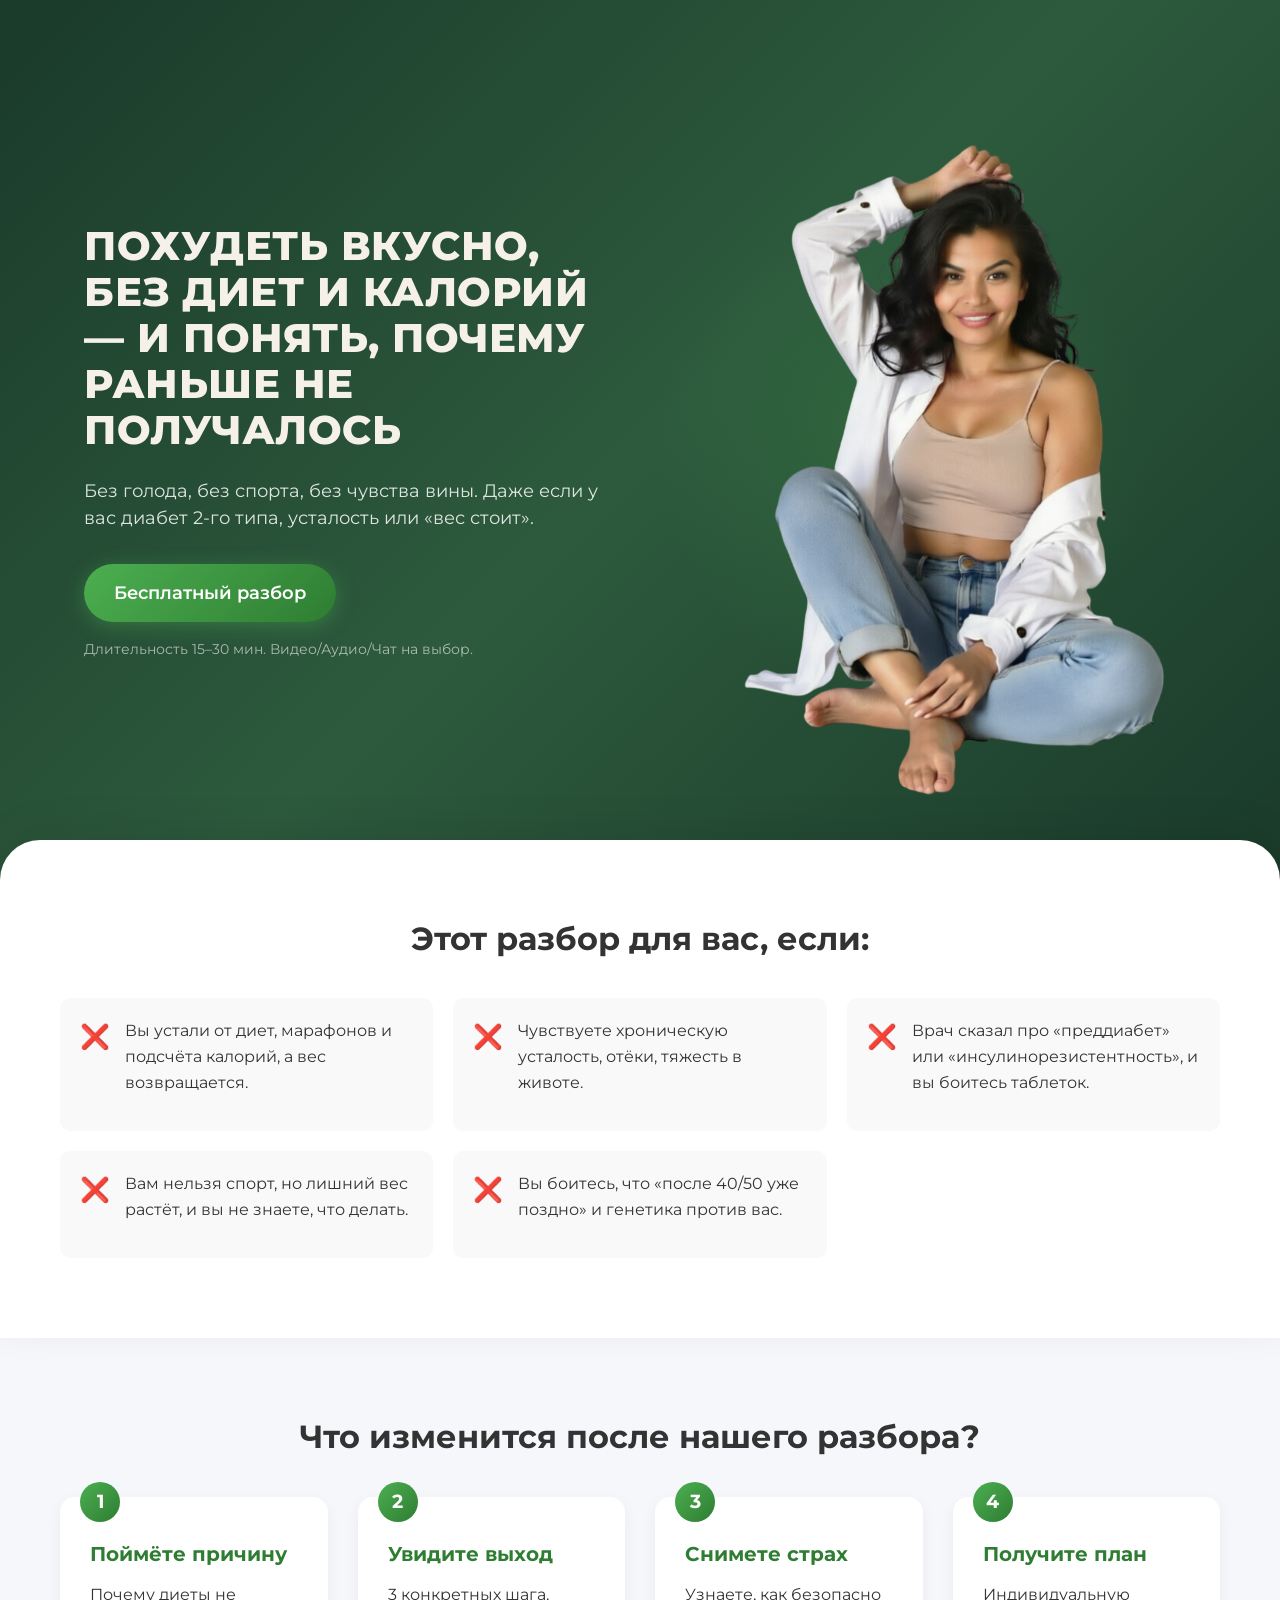
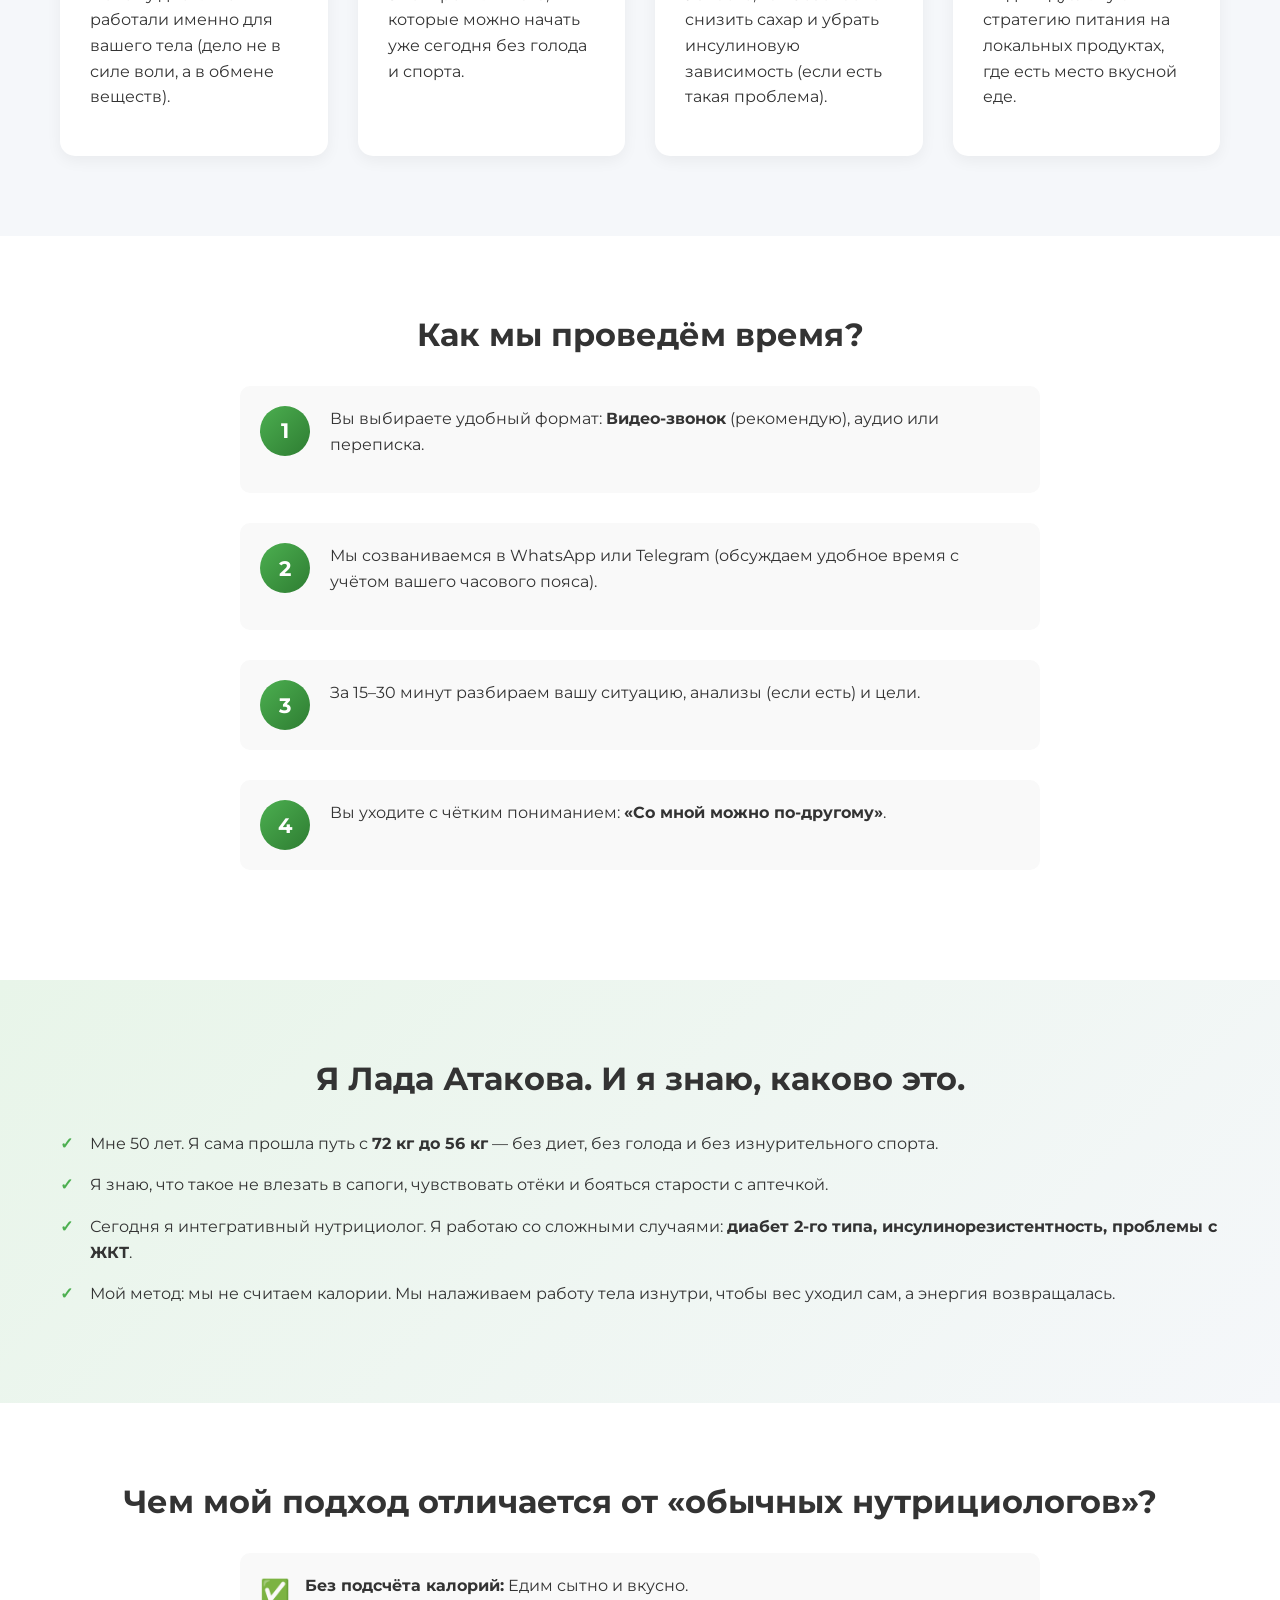
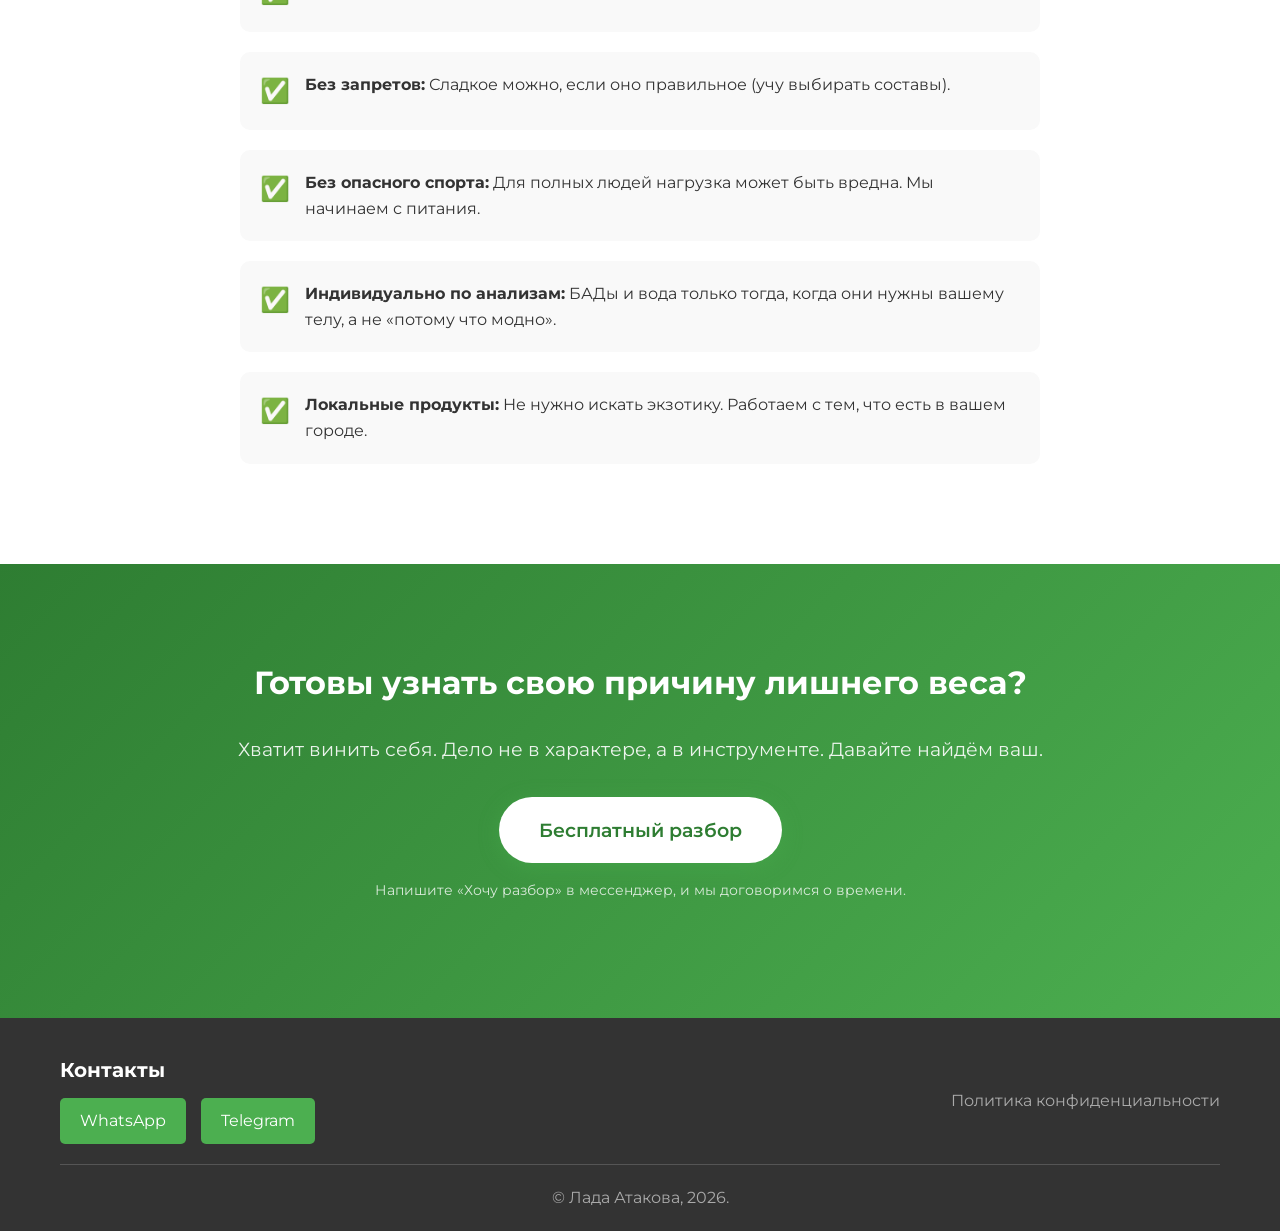
==== index.html @ debd1f0d "заментлт фото" ====
<!DOCTYPE html>
<html lang="ru">
<head>
    <meta charset="UTF-8">
    <meta name="viewport" content="width=device-width, initial-scale=1.0">
    <title>Лада Атакова — Похудеть без диет и спорта | Нутрициолог</title>
    <meta name="description" content="Бесплатный разбор питания от интегративного нутрициолога. Похудейте без диет, голода и спорта. Работа с диабетом 2-го типа и инсулинорезистентностью.">
    <link rel="preconnect" href="https://fonts.googleapis.com">
    <link rel="preconnect" href="https://fonts.gstatic.com" crossorigin>
    <link href="https://fonts.googleapis.com/css2?family=Montserrat:wght@400;500;600;700;800&display=swap" rel="stylesheet">
    <link rel="stylesheet" href="styles.css">
</head>
<body>
    <!-- Блок 1: Hero Section -->
    <section class="hero" id="hero">
        <div class="container">
            <div class="hero-wrapper">
                <div class="hero-content">
                    <h1>Похудеть вкусно, без диет и калорий — и понять, почему раньше не получалось</h1>
                    <p class="hero-subtitle">Без голода, без спорта, без чувства вины. Даже если у вас диабет 2-го типа, усталость или «вес стоит».</p>
                    <a href="https://wa.me/ВАШНОМЕР?text=Здравствуйте,%20Лада!%20Хочу%20бесплатный%20разбор" class="btn btn-primary" target="_blank">Бесплатный разбор</a>
                    <p class="hero-note">Длительность 15–30 мин. Видео/Аудио/Чат на выбор.</p>
                </div>
                <div class="hero-image">
                    <img src="images/lada-photo1.png" alt="Лада Атакова — интегративный нутрициолог">
                </div>
            </div>
        </div>
    </section>

    <!-- Блок 2: Для кого это? -->
    <section class="for-whom" id="for-whom">
        <div class="container">
            <h2>Этот разбор для вас, если:</h2>
            <div class="for-whom-list">
                <div class="for-whom-item">
                    <div class="icon">❌</div>
                    <p>Вы устали от диет, марафонов и подсчёта калорий, а вес возвращается.</p>
                </div>
                <div class="for-whom-item">
                    <div class="icon">❌</div>
                    <p>Чувствуете хроническую усталость, отёки, тяжесть в животе.</p>
                </div>
                <div class="for-whom-item">
                    <div class="icon">❌</div>
                    <p>Врач сказал про «преддиабет» или «инсулинорезистентность», и вы боитесь таблеток.</p>
                </div>
                <div class="for-whom-item">
                    <div class="icon">❌</div>
                    <p>Вам нельзя спорт, но лишний вес растёт, и вы не знаете, что делать.</p>
                </div>
                <div class="for-whom-item">
                    <div class="icon">❌</div>
                    <p>Вы боитесь, что «после 40/50 уже поздно» и генетика против вас.</p>
                </div>
            </div>
        </div>
    </section>

    <!-- Блок 3: Что вы получите? -->
    <section class="results" id="results">
        <div class="container">
            <h2>Что изменится после нашего разбора?</h2>
            <div class="results-grid">
                <div class="result-card">
                    <div class="result-number">1</div>
                    <h3>Поймёте причину</h3>
                    <p>Почему диеты не работали именно для вашего тела (дело не в силе воли, а в обмене веществ).</p>
                </div>
                <div class="result-card">
                    <div class="result-number">2</div>
                    <h3>Увидите выход</h3>
                    <p>3 конкретных шага, которые можно начать уже сегодня без голода и спорта.</p>
                </div>
                <div class="result-card">
                    <div class="result-number">3</div>
                    <h3>Снимете страх</h3>
                    <p>Узнаете, как безопасно снизить сахар и убрать инсулиновую зависимость (если есть такая проблема).</p>
                </div>
                <div class="result-card">
                    <div class="result-number">4</div>
                    <h3>Получите план</h3>
                    <p>Индивидуальную стратегию питания на локальных продуктах, где есть место вкусной еде.</p>
                </div>
            </div>
        </div>
    </section>

    <!-- Блок 4: Как проходит консультация? -->
    <section class="process" id="process">
        <div class="container">
            <h2>Как мы проведём время?</h2>
            <div class="process-steps">
                <div class="process-step">
                    <div class="step-number">1</div>
                    <p>Вы выбираете удобный формат: <strong>Видео-звонок</strong> (рекомендую), аудио или переписка.</p>
                </div>
                <div class="process-step">
                    <div class="step-number">2</div>
                    <p>Мы созваниваемся в WhatsApp или Telegram (обсуждаем удобное время с учётом вашего часового пояса).</p>
                </div>
                <div class="process-step">
                    <div class="step-number">3</div>
                    <p>За 15–30 минут разбираем вашу ситуацию, анализы (если есть) и цели.</p>
                </div>
                <div class="process-step">
                    <div class="step-number">4</div>
                    <p>Вы уходите с чётким пониманием: <strong>«Со мной можно по-другому»</strong>.</p>
                </div>
            </div>
        </div>
    </section>

    <!-- Блок 5: Обо мне -->
    <section class="about" id="about">
        <div class="container">
            <div class="about-content">
                <div class="about-text">
                    <h2>Я Лада Атакова. И я знаю, каково это.</h2>
                    <ul>
                        <li>Мне 50 лет. Я сама прошла путь с <strong>72 кг до 56 кг</strong> — без диет, без голода и без изнурительного спорта.</li>
                        <li>Я знаю, что такое не влезать в сапоги, чувствовать отёки и бояться старости с аптечкой.</li>
                        <li>Сегодня я интегративный нутрициолог. Я работаю со сложными случаями: <strong>диабет 2-го типа, инсулинорезистентность, проблемы с ЖКТ</strong>.</li>
                        <li>Мой метод: мы не считаем калории. Мы налаживаем работу тела изнутри, чтобы вес уходил сам, а энергия возвращалась.</li>
                    </ul>
                </div>
            </div>
        </div>
    </section>

    <!-- Блок 6: Почему именно мой подход? -->
    <section class="approach" id="approach">
        <div class="container">
            <h2>Чем мой подход отличается от «обычных нутрициологов»?</h2>
            <div class="approach-list">
                <div class="approach-item">
                    <div class="check">✅</div>
                    <div class="approach-text">
                        <strong>Без подсчёта калорий:</strong> Едим сытно и вкусно.
                    </div>
                </div>
                <div class="approach-item">
                    <div class="check">✅</div>
                    <div class="approach-text">
                        <strong>Без запретов:</strong> Сладкое можно, если оно правильное (учу выбирать составы).
                    </div>
                </div>
                <div class="approach-item">
                    <div class="check">✅</div>
                    <div class="approach-text">
                        <strong>Без опасного спорта:</strong> Для полных людей нагрузка может быть вредна. Мы начинаем с питания.
                    </div>
                </div>
                <div class="approach-item">
                    <div class="check">✅</div>
                    <div class="approach-text">
                        <strong>Индивидуально по анализам:</strong> БАДы и вода только тогда, когда они нужны вашему телу, а не «потому что модно».
                    </div>
                </div>
                <div class="approach-item">
                    <div class="check">✅</div>
                    <div class="approach-text">
                        <strong>Локальные продукты:</strong> Не нужно искать экзотику. Работаем с тем, что есть в вашем городе.
                    </div>
                </div>
            </div>
        </div>
    </section>

    <!-- Блок 8: Финальный призыв -->
    <section class="final-cta" id="cta">
        <div class="container">
            <h2>Готовы узнать свою причину лишнего веса?</h2>
            <p class="cta-subtitle">Хватит винить себя. Дело не в характере, а в инструменте. Давайте найдём ваш.</p>
            <a href="https://wa.me/ВАШНОМЕР?text=Здравствуйте,%20Лада!%20Хочу%20бесплатный%20разбор" class="btn btn-primary btn-large" target="_blank">Бесплатный разбор</a>
            <p class="cta-note">Напишите «Хочу разбор» в мессенджер, и мы договоримся о времени.</p>
        </div>
    </section>

    <!-- Блок 9: Footer -->
    <footer class="footer">
        <div class="container">
            <div class="footer-content">
                <div class="footer-contacts">
                    <h3>Контакты</h3>
                    <div class="social-links">
                        <a href="https://wa.me/ВАШНОМЕР?text=Здравствуйте,%20Лада!%20Хочу%20бесплатный%20разбор" target="_blank">WhatsApp</a>
                        <a href="https://t.me/ВАШНИК?text=Здравствуйте,%20Лада!%20Хочу%20бесплатный%20разбор" target="_blank">Telegram</a>
                    </div>
                </div>
                <div class="footer-legal">
                    <a href="privacy.html">Политика конфиденциальности</a>
                </div>
            </div>
            <div class="footer-bottom">
                <p>© Лада Атакова, 2026.</p>
            </div>
        </div>
    </footer>

    <script src="script.js"></script>
</body>
</html>
---- styles.css ----
/* ===== RESET & BASE ===== */
* {
    margin: 0;
    padding: 0;
    box-sizing: border-box;
}

html {
    scroll-behavior: smooth;
}

body {
    font-family: 'Montserrat', sans-serif;
    line-height: 1.6;
    color: #333;
    background-color: #fff;
}

.container {
    max-width: 1200px;
    margin: 0 auto;
    padding: 0 20px;
}

h1, h2, h3 {
    font-weight: 700;
    line-height: 1.2;
    margin-bottom: 1rem;
}

h1 {
    font-size: 2.5rem;
}

h2 {
    font-size: 2rem;
    text-align: center;
    margin-bottom: 2rem;
}

h3 {
    font-size: 1.25rem;
}

p {
    margin-bottom: 1rem;
}

a {
    text-decoration: none;
    color: inherit;
}

/* ===== BUTTONS ===== */
.btn {
    display: inline-block;
    padding: 15px 30px;
    border-radius: 50px;
    font-weight: 600;
    font-size: 1.1rem;
    text-align: center;
    cursor: pointer;
    transition: all 0.3s ease;
    border: none;
}

.btn-primary {
    background: linear-gradient(135deg, #4CAF50 0%, #2E7D32 100%);
    color: white;
    box-shadow: 0 4px 20px rgba(76, 175, 80, 0.4);
}

.btn-primary:hover {
    transform: translateY(-3px);
    box-shadow: 0 8px 30px rgba(76, 175, 80, 0.5);
    background: linear-gradient(135deg, #66BB6A 0%, #388E3C 100%);
}

.btn-large {
    padding: 18px 40px;
    font-size: 1.2rem;
}

/* ===== HERO SECTION ===== */
.hero {
    padding: 80px 0;
    position: relative;
    overflow: hidden;
    background: linear-gradient(135deg, #1a3a2a 0%, #2d5a3d 50%, #1a3a2a 100%);
    min-height: 100vh;
    display: flex;
    align-items: center;
}

.hero-wrapper {
    display: flex;
    align-items: center;
    justify-content: space-between;
    gap: 40px;
    position: relative;
    z-index: 2;
}

.hero-content {
    flex: 1;
    max-width: 600px;
    z-index: 2;
}

.hero-content h1 {
    color: #f5f0e8;
    margin-bottom: 1.5rem;
    font-size: 2.5rem;
    font-weight: 800;
    line-height: 1.15;
    text-transform: uppercase;
    letter-spacing: 0.5px;
}

.hero-subtitle {
    font-size: 1.15rem;
    color: rgba(255, 255, 255, 0.85);
    margin-bottom: 2rem;
    line-height: 1.5;
}

.hero-note {
    font-size: 0.9rem;
    color: rgba(255, 255, 255, 0.6);
    margin-top: 1rem;
}

.hero-image {
    flex: 1;
    display: flex;
    justify-content: flex-end;
    align-items: flex-end;
    position: relative;
    z-index: 1;
}

.hero-image img {
    max-width: 100%;
    max-height: 90vh;
    object-fit: contain;
}

/* Декоративный элемент - светящийся круг за фото */
.hero::before {
    content: '';
    position: absolute;
    right: 10%;
    top: 50%;
    transform: translateY(-50%);
    width: 500px;
    height: 500px;
    background: radial-gradient(circle, rgba(76, 175, 80, 0.2) 0%, transparent 70%);
    border-radius: 50%;
    z-index: 0;
}

/* Второй блок перекрывает низ hero */
.for-whom {
    padding: 80px 0;
    background: white;
    position: relative;
    z-index: 3;
    margin-top: -60px;
    border-radius: 40px 40px 0 0;
    box-shadow: 0 -10px 40px rgba(0, 0, 0, 0.08);
}

.for-whom-list {
    display: grid;
    grid-template-columns: repeat(auto-fit, minmax(300px, 1fr));
    gap: 20px;
    margin-top: 40px;
}

.for-whom-item {
    display: flex;
    align-items: flex-start;
    gap: 15px;
    padding: 20px;
    background: #F9F9F9;
    border-radius: 10px;
    transition: all 0.3s ease;
}

.for-whom-item:hover {
    background: #E8F5E9;
    transform: translateY(-5px);
}

.for-whom-item .icon {
    font-size: 1.5rem;
    flex-shrink: 0;
}

/* ===== RESULTS SECTION ===== */
.results {
    padding: 80px 0;
    background: #F5F7FA;
}

.results-grid {
    display: grid;
    grid-template-columns: repeat(auto-fit, minmax(250px, 1fr));
    gap: 30px;
    margin-top: 40px;
}

.result-card {
    background: white;
    padding: 30px;
    border-radius: 15px;
    box-shadow: 0 5px 15px rgba(0, 0, 0, 0.05);
    transition: all 0.3s ease;
    position: relative;
}

.result-card:hover {
    transform: translateY(-10px);
    box-shadow: 0 10px 25px rgba(0, 0, 0, 0.1);
}

.result-number {
    position: absolute;
    top: -15px;
    left: 20px;
    width: 40px;
    height: 40px;
    background: linear-gradient(135deg, #4CAF50 0%, #2E7D32 100%);
    color: white;
    border-radius: 50%;
    display: flex;
    align-items: center;
    justify-content: center;
    font-weight: 700;
    font-size: 1.2rem;
}

.result-card h3 {
    margin-top: 15px;
    margin-bottom: 1rem;
    color: #2E7D32;
}

/* ===== PROCESS SECTION ===== */
.process {
    padding: 80px 0;
    background: white;
}

.process-steps {
    max-width: 800px;
    margin: 0 auto;
}

.process-step {
    display: flex;
    align-items: flex-start;
    gap: 20px;
    margin-bottom: 30px;
    padding: 20px;
    background: #F9F9F9;
    border-radius: 10px;
}

.step-number {
    width: 50px;
    height: 50px;
    background: linear-gradient(135deg, #4CAF50 0%, #2E7D32 100%);
    color: white;
    border-radius: 50%;
    display: flex;
    align-items: center;
    justify-content: center;
    font-weight: 700;
    font-size: 1.3rem;
    flex-shrink: 0;
}

/* ===== ABOUT SECTION ===== */
.about {
    padding: 80px 0;
    background: linear-gradient(135deg, #E8F5E9 0%, #F5F7FA 100%);
}

.about-text ul {
    list-style: none;
    padding: 0;
}

.about-text li {
    margin-bottom: 1rem;
    padding-left: 30px;
    position: relative;
}

.about-text li::before {
    content: '✓';
    position: absolute;
    left: 0;
    color: #4CAF50;
    font-weight: 700;
}

/* ===== APPROACH SECTION ===== */
.approach {
    padding: 80px 0;
    background: white;
}

.approach-list {
    max-width: 800px;
    margin: 0 auto;
}

.approach-item {
    display: flex;
    align-items: flex-start;
    gap: 15px;
    margin-bottom: 20px;
    padding: 20px;
    background: #F9F9F9;
    border-radius: 10px;
}

.approach-item .check {
    font-size: 1.5rem;
    flex-shrink: 0;
}

/* ===== FINAL CTA SECTION ===== */
.final-cta {
    padding: 100px 0;
    background: linear-gradient(135deg, #2E7D32 0%, #4CAF50 100%);
    color: white;
    text-align: center;
}

.final-cta h2 {
    color: white;
}

.cta-subtitle {
    font-size: 1.2rem;
    margin-bottom: 2rem;
    opacity: 0.9;
}

.cta-note {
    font-size: 0.9rem;
    margin-top: 1rem;
    opacity: 0.8;
}

.final-cta .btn-primary {
    background: white;
    color: #2E7D32;
}

.final-cta .btn-primary:hover {
    background: #F5F5F5;
}

/* ===== FOOTER ===== */
.footer {
    background: #333;
    color: white;
    padding: 40px 0 20px;
}

.footer-content {
    display: flex;
    justify-content: space-between;
    align-items: center;
    margin-bottom: 20px;
    flex-wrap: wrap;
    gap: 20px;
}

.footer-contacts h3 {
    margin-bottom: 1rem;
}

.social-links {
    display: flex;
    gap: 15px;
}

.social-links a {
    padding: 10px 20px;
    background: #4CAF50;
    border-radius: 5px;
    transition: all 0.3s ease;
}

.social-links a:hover {
    background: #2E7D32;
}

.footer-legal a {
    color: #aaa;
    transition: color 0.3s ease;
}

.footer-legal a:hover {
    color: white;
}

.footer-bottom {
    text-align: center;
    padding-top: 20px;
    border-top: 1px solid #555;
}

.footer-bottom p {
    margin: 0;
    color: #aaa;
}

/* ===== RESPONSIVE ===== */
@media (max-width: 768px) {
    h1 {
        font-size: 2rem;
    }

    h2 {
        font-size: 1.75rem;
    }

    /* Hero на мобильных */
    .hero {
        padding: 60px 0;
        background: linear-gradient(135deg, #1a3a2a 0%, #2d5a3d 50%, #1a3a2a 100%);
        min-height: auto;
    }

    .hero-wrapper {
        flex-direction: column-reverse;
        min-height: auto;
        padding-bottom: 40px;
        text-align: center;
    }

    .hero-content {
        max-width: 100%;
        order: 2;
    }

    .hero-content h1 {
        font-size: 1.75rem;
        color: #f5f0e8;
    }

    .hero-subtitle {
        font-size: 1rem;
        color: rgba(255, 255, 255, 0.85);
    }

    .hero-note {
        color: rgba(255, 255, 255, 0.6);
    }

    .hero-image {
        order: 1;
        justify-content: center;
        margin-bottom: 20px;
        max-height: 50vh;
        overflow: hidden;
    }

    .hero-image img {
        max-height: 50vh;
    }

    .hero::before {
        width: 300px;
        height: 300px;
        right: auto;
        left: 50%;
        transform: translateX(-50%) translateY(-50%);
        top: 40%;
    }

    .for-whom {
        margin-top: -40px;
        border-radius: 30px 30px 0 0;
    }

    .for-whom-list,
    .results-grid {
        grid-template-columns: 1fr;
    }

    .process-step {
        flex-direction: column;
        align-items: center;
        text-align: center;
    }

    .approach-item {
        flex-direction: column;
        align-items: center;
        text-align: center;
    }

    .footer-content {
        flex-direction: column;
        text-align: center;
    }

    .social-links {
        justify-content: center;
    }
}

@media (max-width: 480px) {
    h1 {
        font-size: 1.5rem;
    }

    h2 {
        font-size: 1.3rem;
    }

    .btn {
        padding: 12px 25px;
        font-size: 1rem;
    }

    .btn-primary {
        background: linear-gradient(135deg, #66BB6A 0%, #4CAF50 100%);
        color: #1a3a2a;
        font-weight: 700;
    }

    .btn-large {
        padding: 15px 30px;
        font-size: 1.1rem;
    }

    .for-whom,
    .results,
    .process,
    .about,
    .approach {
        padding: 50px 0;
    }

    .final-cta {
        padding: 60px 0;
    }
}
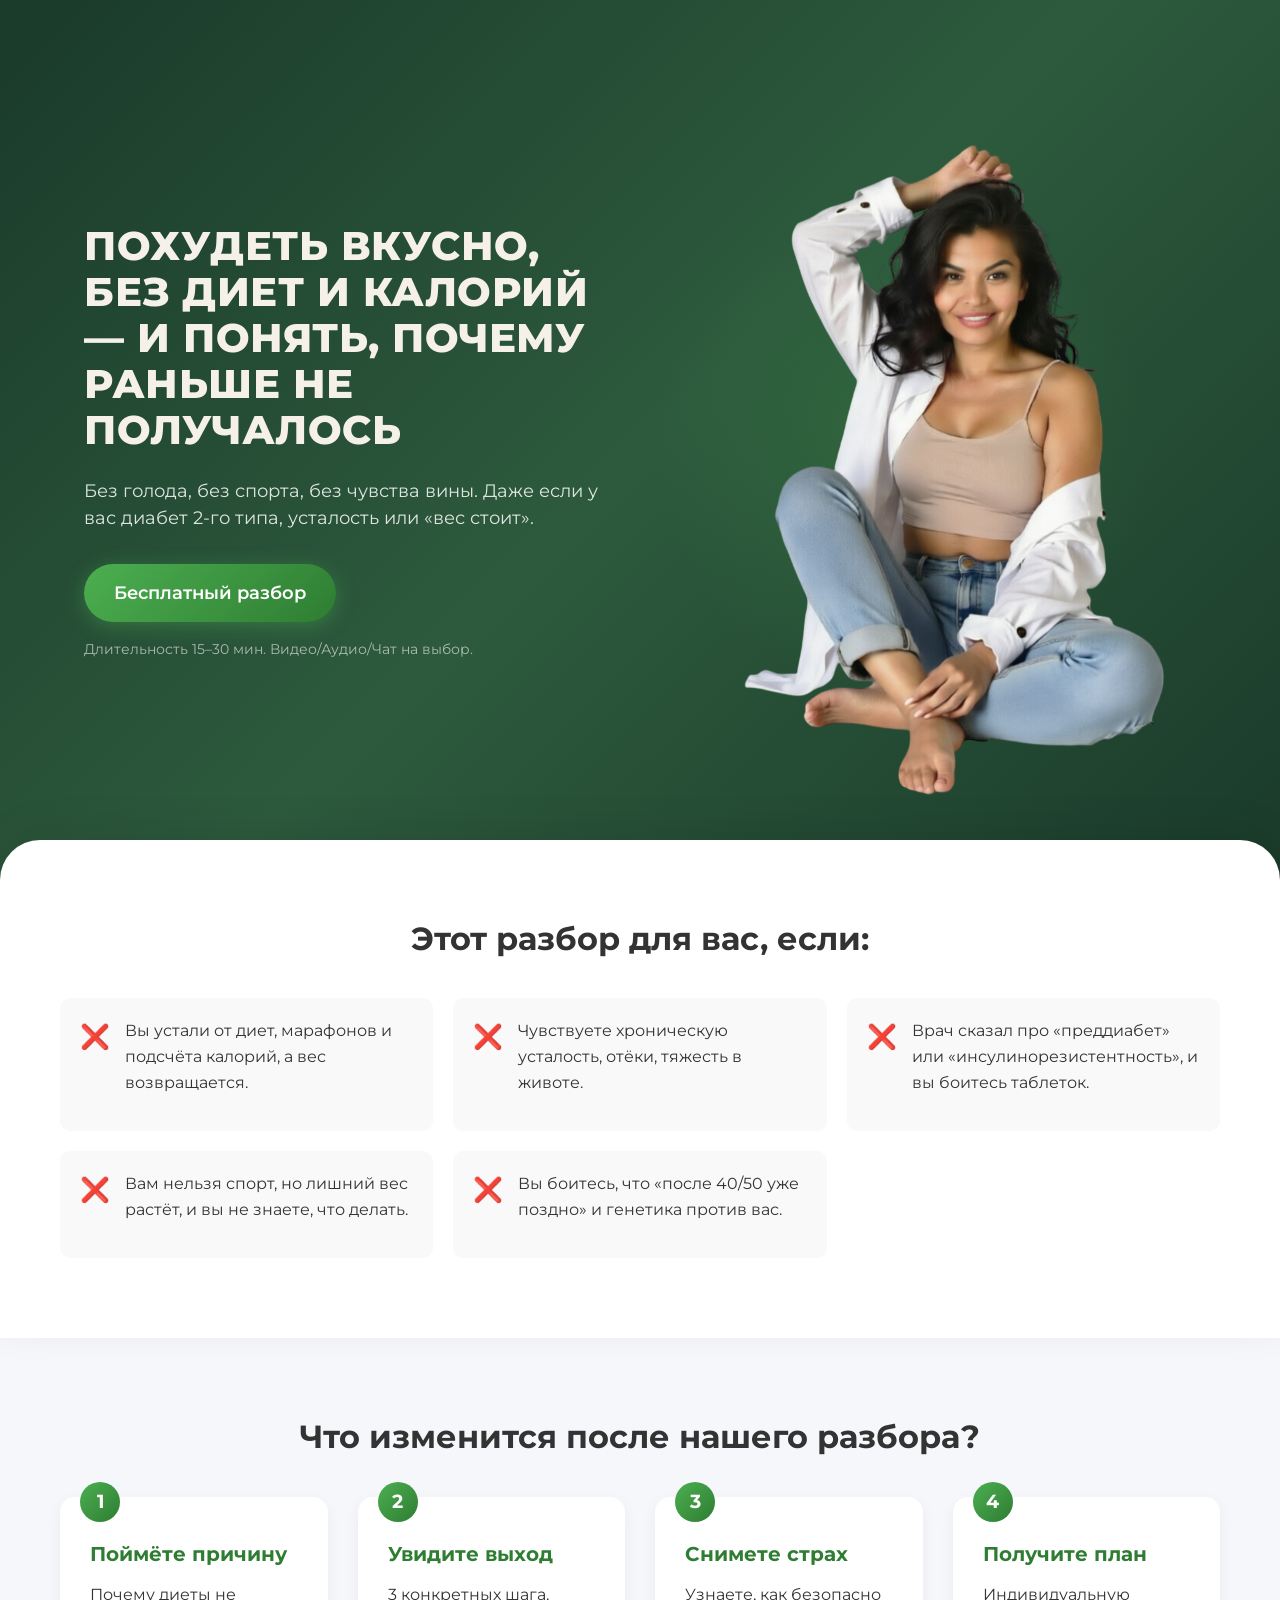
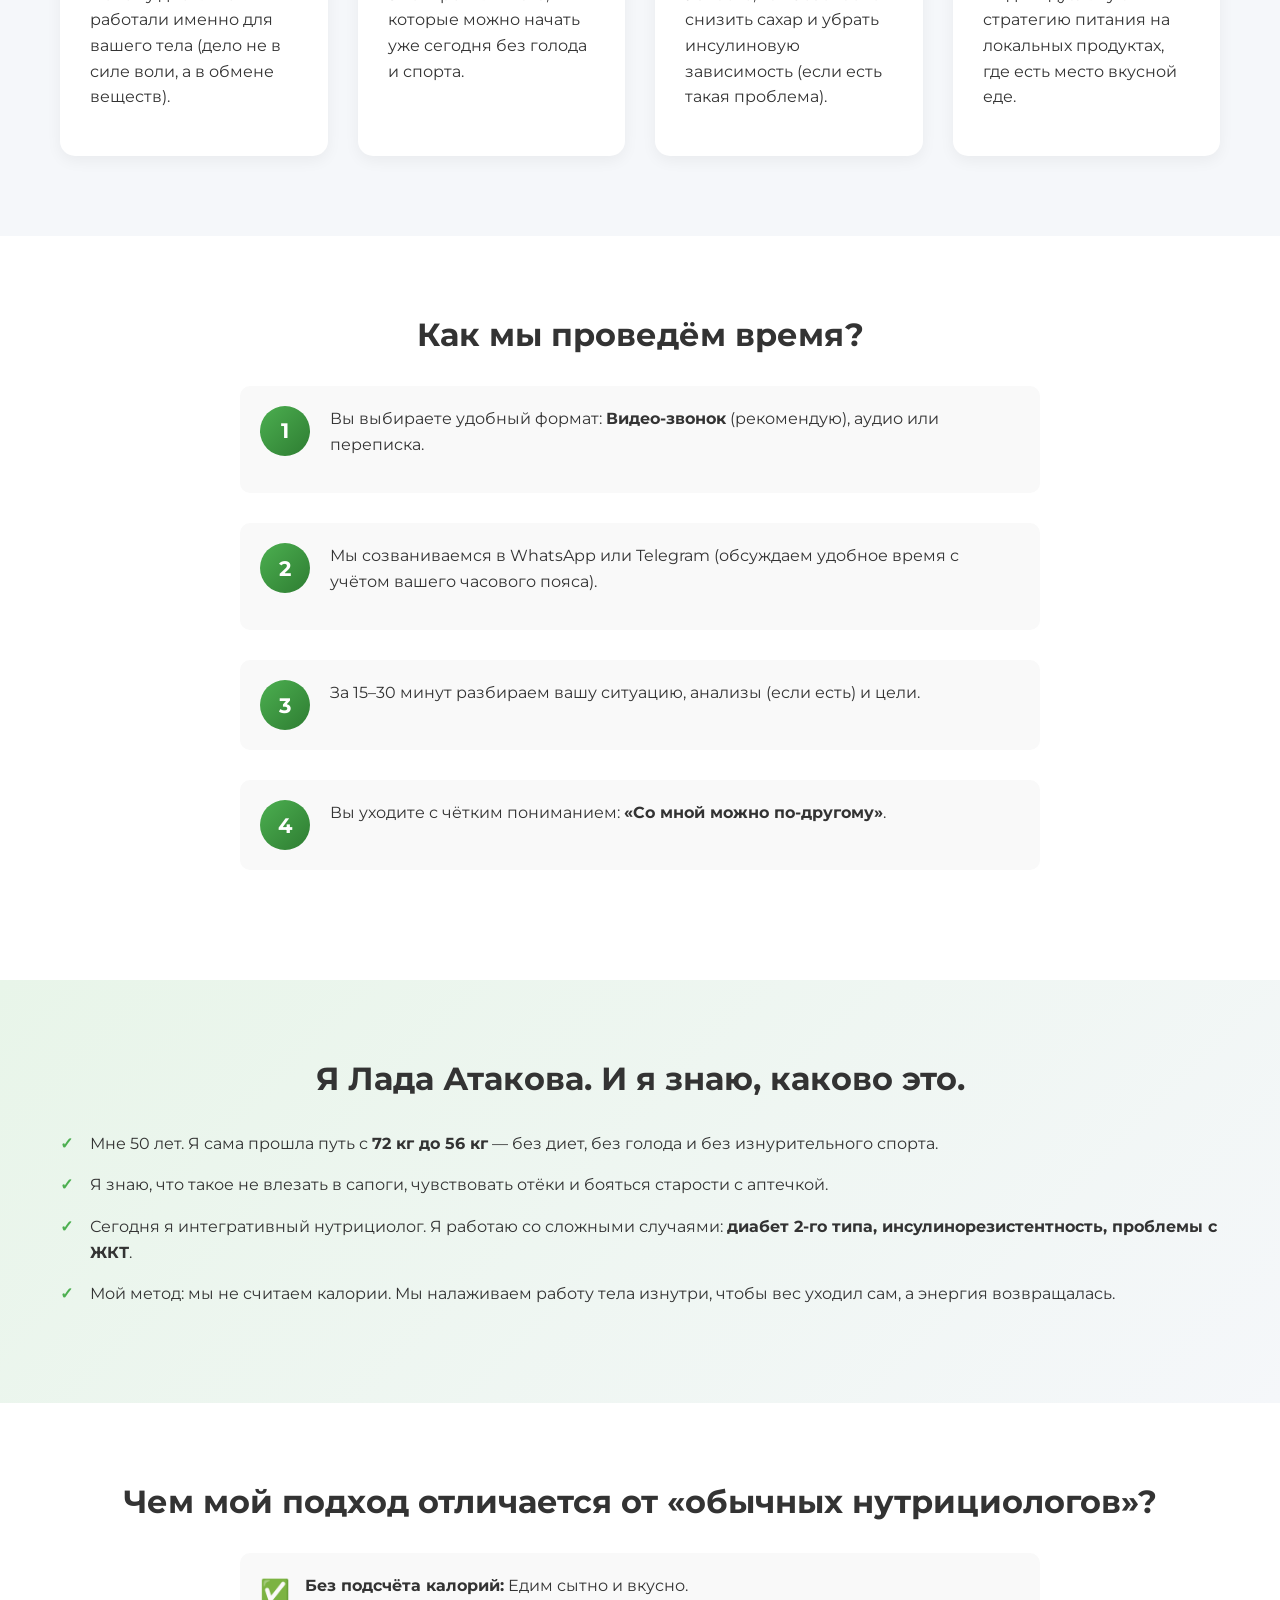
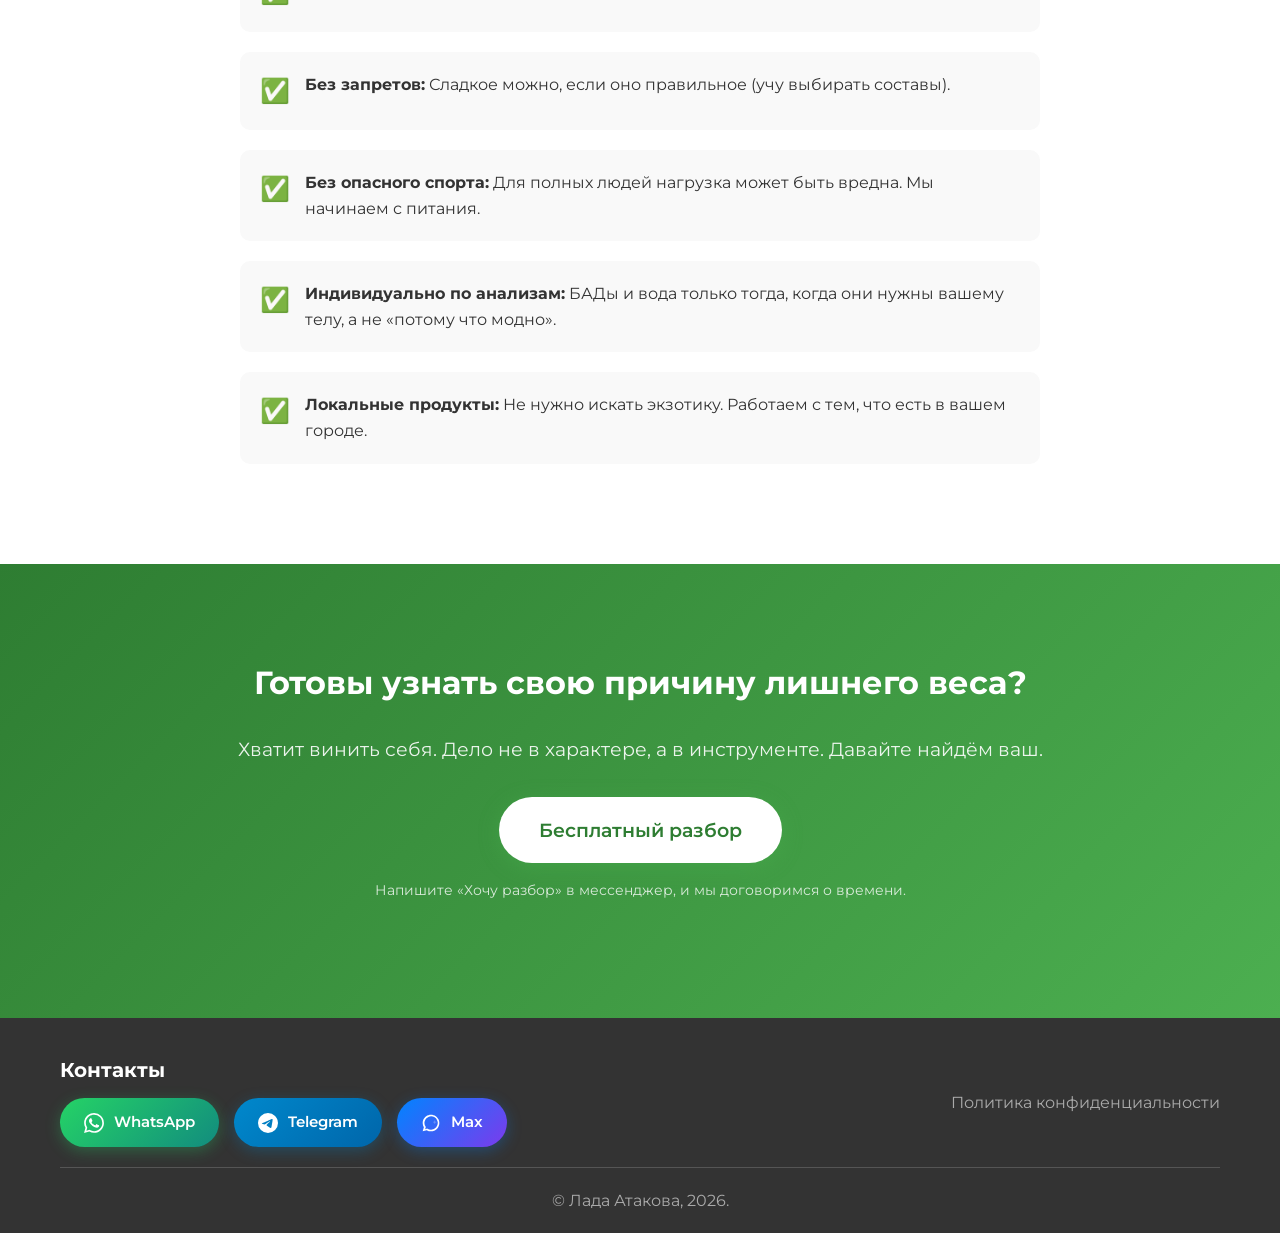
==== commit a85398fd: "добавлен телефон" ====
--- a/index.html
+++ b/index.html
@@ -18,7 +18,7 @@
                 <div class="hero-content">
                     <h1>Похудеть вкусно, без диет и калорий — и понять, почему раньше не получалось</h1>
                     <p class="hero-subtitle">Без голода, без спорта, без чувства вины. Даже если у вас диабет 2-го типа, усталость или «вес стоит».</p>
-                    <a href="https://wa.me/ВАШНОМЕР?text=Здравствуйте,%20Лада!%20Хочу%20бесплатный%20разбор" class="btn btn-primary" target="_blank">Бесплатный разбор</a>
+                    <a href="https://wa.me/79991234567?text=Здравствуйте,%20Лада!%20Хочу%20бесплатный%20разбор" class="btn btn-primary" target="_blank">Бесплатный разбор</a>
                     <p class="hero-note">Длительность 15–30 мин. Видео/Аудио/Чат на выбор.</p>
                 </div>
                 <div class="hero-image">
@@ -172,7 +172,7 @@
         <div class="container">
             <h2>Готовы узнать свою причину лишнего веса?</h2>
             <p class="cta-subtitle">Хватит винить себя. Дело не в характере, а в инструменте. Давайте найдём ваш.</p>
-            <a href="https://wa.me/ВАШНОМЕР?text=Здравствуйте,%20Лада!%20Хочу%20бесплатный%20разбор" class="btn btn-primary btn-large" target="_blank">Бесплатный разбор</a>
+            <a href="https://wa.me/79991234567?text=Здравствуйте,%20Лада!%20Хочу%20бесплатный%20разбор" class="btn btn-primary btn-large" target="_blank">Бесплатный разбор</a>
             <p class="cta-note">Напишите «Хочу разбор» в мессенджер, и мы договоримся о времени.</p>
         </div>
     </section>
@@ -184,8 +184,25 @@
                 <div class="footer-contacts">
                     <h3>Контакты</h3>
                     <div class="social-links">
-                        <a href="https://wa.me/ВАШНОМЕР?text=Здравствуйте,%20Лада!%20Хочу%20бесплатный%20разбор" target="_blank">WhatsApp</a>
-                        <a href="https://t.me/ВАШНИК?text=Здравствуйте,%20Лада!%20Хочу%20бесплатный%20разбор" target="_blank">Telegram</a>
+                        <a href="https://wa.me/79991234567?text=Здравствуйте,%20Лада!%20Хочу%20бесплатный%20разбор" class="social-btn whatsapp" target="_blank">
+                            <svg class="social-icon" viewBox="0 0 24 24" fill="currentColor">
+                                <path d="M17.472 14.382c-.297-.149-1.758-.867-2.03-.967-.273-.099-.471-.148-.67.15-.197.297-.767.966-.94 1.164-.173.199-.347.223-.644.075-.297-.15-1.255-.463-2.39-1.475-.883-.788-1.48-1.761-1.653-2.059-.173-.297-.018-.458.13-.606.134-.133.298-.347.446-.52.149-.174.198-.298.298-.497.099-.198.05-.371-.025-.52-.075-.149-.669-1.612-.916-2.207-.242-.579-.487-.5-.669-.51-.173-.008-.371-.01-.57-.01-.198 0-.52.074-.792.372-.272.297-1.04 1.016-1.04 2.479 0 1.462 1.065 2.875 1.213 3.074.149.198 2.096 3.2 5.077 4.487.709.306 1.262.489 1.694.625.712.227 1.36.195 1.871.118.571-.085 1.758-.719 2.006-1.413.248-.694.248-1.289.173-1.413-.074-.124-.272-.198-.57-.347m-5.421 7.403h-.004a9.87 9.87 0 01-5.031-1.378l-.361-.214-3.741.982.998-3.648-.235-.374a9.86 9.86 0 01-1.51-5.26c.001-5.45 4.436-9.884 9.888-9.884 2.64 0 5.122 1.03 6.988 2.898a9.825 9.825 0 012.893 6.994c-.003 5.45-4.437 9.884-9.885 9.884m8.413-18.297A11.815 11.815 0 0012.05 0C5.495 0 .16 5.335.157 11.892c0 2.096.547 4.142 1.588 5.945L.057 24l6.305-1.654a11.882 11.882 0 005.683 1.448h.005c6.554 0 11.89-5.335 11.893-11.893a11.821 11.821 0 00-3.48-8.413z"/>
+                            </svg>
+                            <span>WhatsApp</span>
+                        </a>
+                        <a href="https://t.me/lada_atakova?text=Здравствуйте,%20Лада!%20Хочу%20бесплатный%20разбор" class="social-btn telegram" target="_blank">
+                            <svg class="social-icon" viewBox="0 0 24 24" fill="currentColor">
+                                <path d="M11.944 0A12 12 0 0 0 0 12a12 12 0 0 0 12 12 12 12 0 0 0 12-12A12 12 0 0 0 12 0a12 12 0 0 0-.056 0zm4.962 7.224c.1-.002.321.023.465.14a.506.506 0 0 1 .171.325c.016.093.036.306.02.472-.18 1.898-.962 6.502-1.36 8.627-.168.9-.499 1.201-.82 1.23-.696.065-1.225-.46-1.9-.902-1.056-.693-1.653-1.124-2.678-1.8-1.185-.78-.417-1.21.258-1.91.177-.184 3.247-2.977 3.307-3.23.007-.032.014-.15-.056-.212s-.174-.041-.249-.024c-.106.024-1.793 1.14-5.061 3.345-.48.33-.913.49-1.302.48-.428-.008-1.252-.241-1.865-.44-.752-.245-1.349-.374-1.297-.789.027-.216.325-.437.893-.663 3.498-1.524 5.83-2.529 6.998-3.014 3.332-1.386 4.025-1.627 4.476-1.635z"/>
+                            </svg>
+                            <span>Telegram</span>
+                        </a>
+                        <a href="https://max.ru/u/f9LHodD0cOIUAKk7Yp8e27ck7IrfPxS9afgSDBQ0DnLxehrFkTxO53OahFk" class="social-btn max" target="_blank">
+                            <svg class="social-icon" viewBox="0 0 24 24" fill="currentColor">
+                                <path d="M12 2C6.477 2 2 6.477 2 12c0 1.89.525 3.66 1.438 5.168L2 22l4.832-1.438A9.955 9.955 0 0012 22c5.523 0 10-4.477 10-10S17.523 2 12 2zm0 18a8 8 0 01-4.243-1.216l-.25-.15-2.5.75.75-2.5-.15-.25A8 8 0 1112 20z"/>
+                                <path d="M16.5 13c-.276 0-.5-.224-.5-.5v-1h-1c-.276 0-.5-.224-.5-.5s.224-.5.5-.5h1v-1c0-.276.224-.5.5-.5s.5.224.5.5v1h1c.276 0 .5.224.5.5s-.224.5-.5.5h-1v1c0 .276-.224.5-.5.5z" opacity="0.3"/>
+                            </svg>
+                            <span>Max</span>
+                        </a>
                     </div>
                 </div>
                 <div class="footer-legal">
--- a/styles.css
+++ b/styles.css
@@ -388,17 +388,56 @@
 .social-links {
     display: flex;
     gap: 15px;
-}
-
-.social-links a {
-    padding: 10px 20px;
-    background: #4CAF50;
-    border-radius: 5px;
+    flex-wrap: wrap;
+}
+
+.social-btn {
+    display: inline-flex;
+    align-items: center;
+    gap: 10px;
+    padding: 12px 24px;
+    border-radius: 50px;
+    font-weight: 600;
+    font-size: 0.95rem;
     transition: all 0.3s ease;
-}
-
-.social-links a:hover {
-    background: #2E7D32;
+    text-decoration: none;
+    color: white;
+}
+
+.social-icon {
+    width: 20px;
+    height: 20px;
+    flex-shrink: 0;
+}
+
+.social-btn.whatsapp {
+    background: linear-gradient(135deg, #25D366 0%, #128C7E 100%);
+    box-shadow: 0 4px 15px rgba(37, 211, 102, 0.3);
+}
+
+.social-btn.whatsapp:hover {
+    transform: translateY(-3px);
+    box-shadow: 0 6px 20px rgba(37, 211, 102, 0.4);
+}
+
+.social-btn.telegram {
+    background: linear-gradient(135deg, #0088cc 0%, #0066aa 100%);
+    box-shadow: 0 4px 15px rgba(0, 136, 204, 0.3);
+}
+
+.social-btn.telegram:hover {
+    transform: translateY(-3px);
+    box-shadow: 0 6px 20px rgba(0, 136, 204, 0.4);
+}
+
+.social-btn.max {
+    background: linear-gradient(135deg, #0084ff 0%, #7c3aed 100%);
+    box-shadow: 0 4px 15px rgba(0, 132, 255, 0.3);
+}
+
+.social-btn.max:hover {
+    transform: translateY(-3px);
+    box-shadow: 0 6px 20px rgba(0, 132, 255, 0.4);
 }
 
 .footer-legal a {
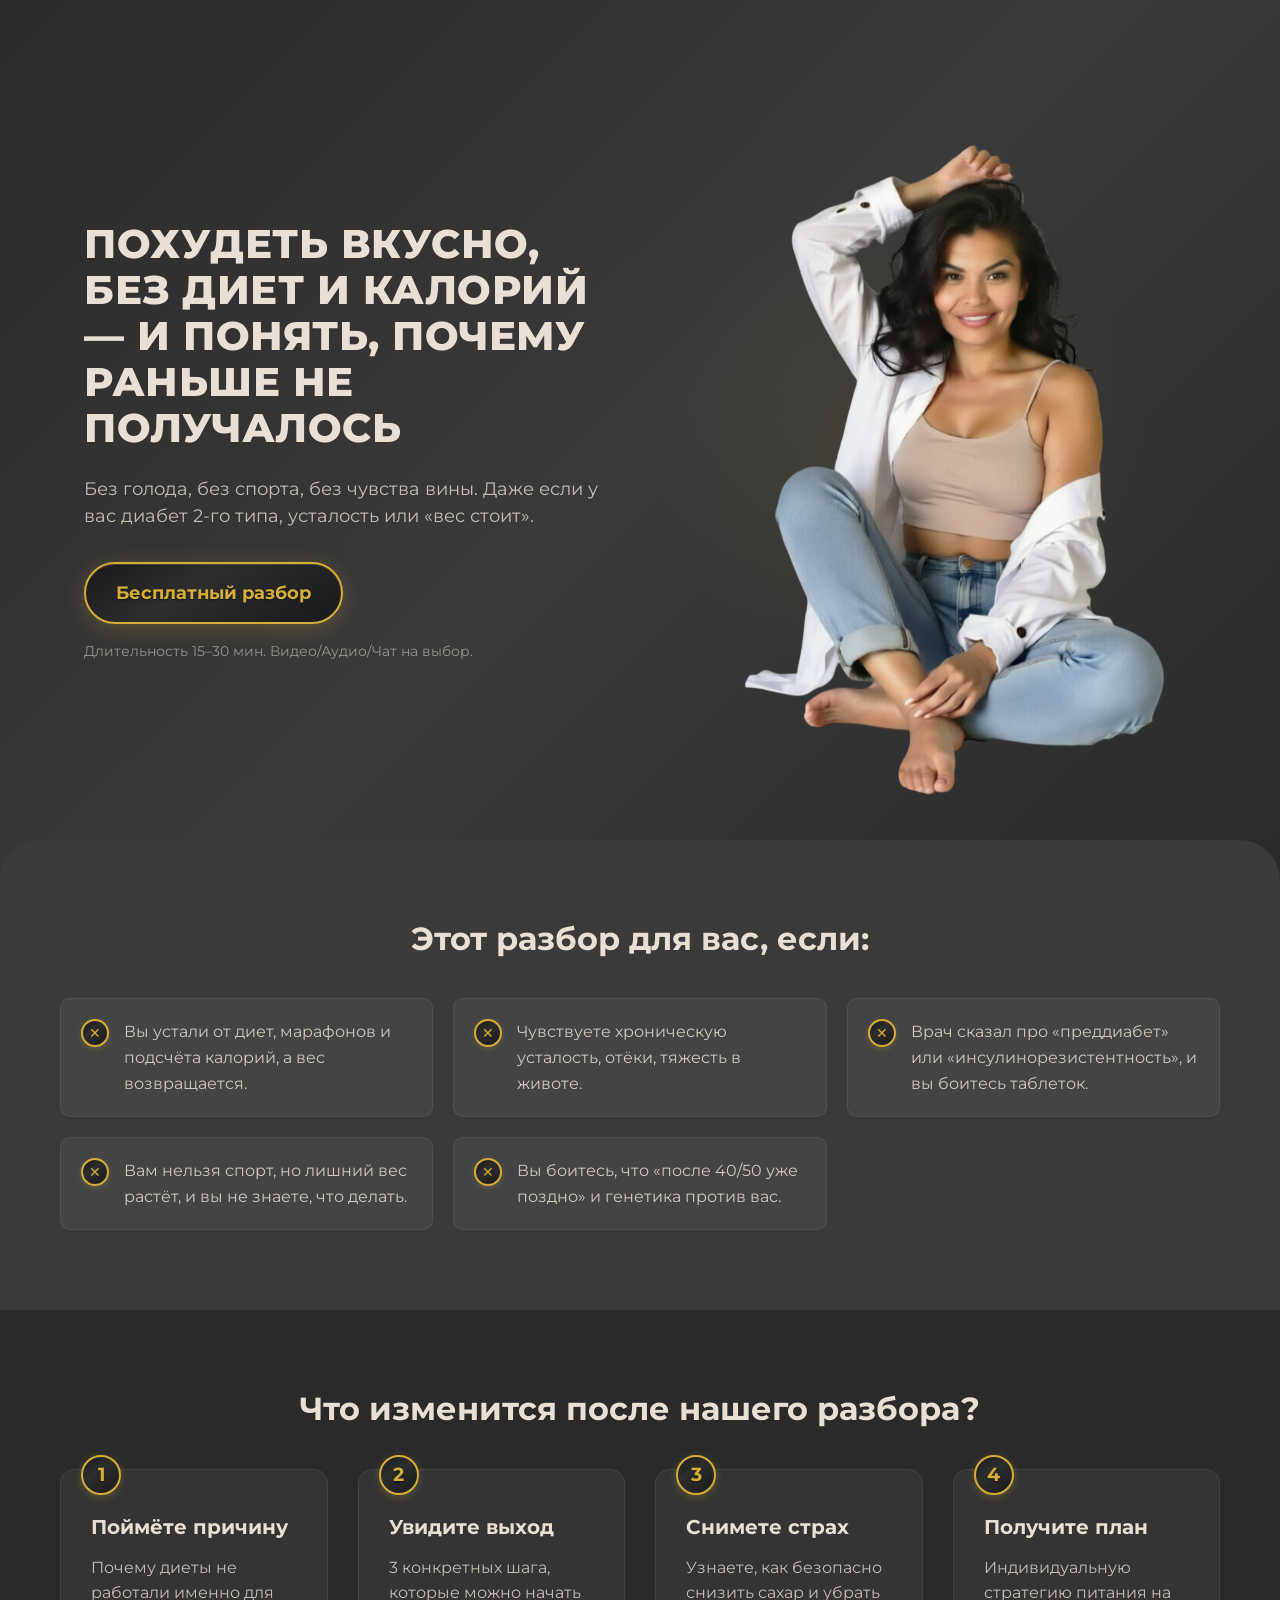
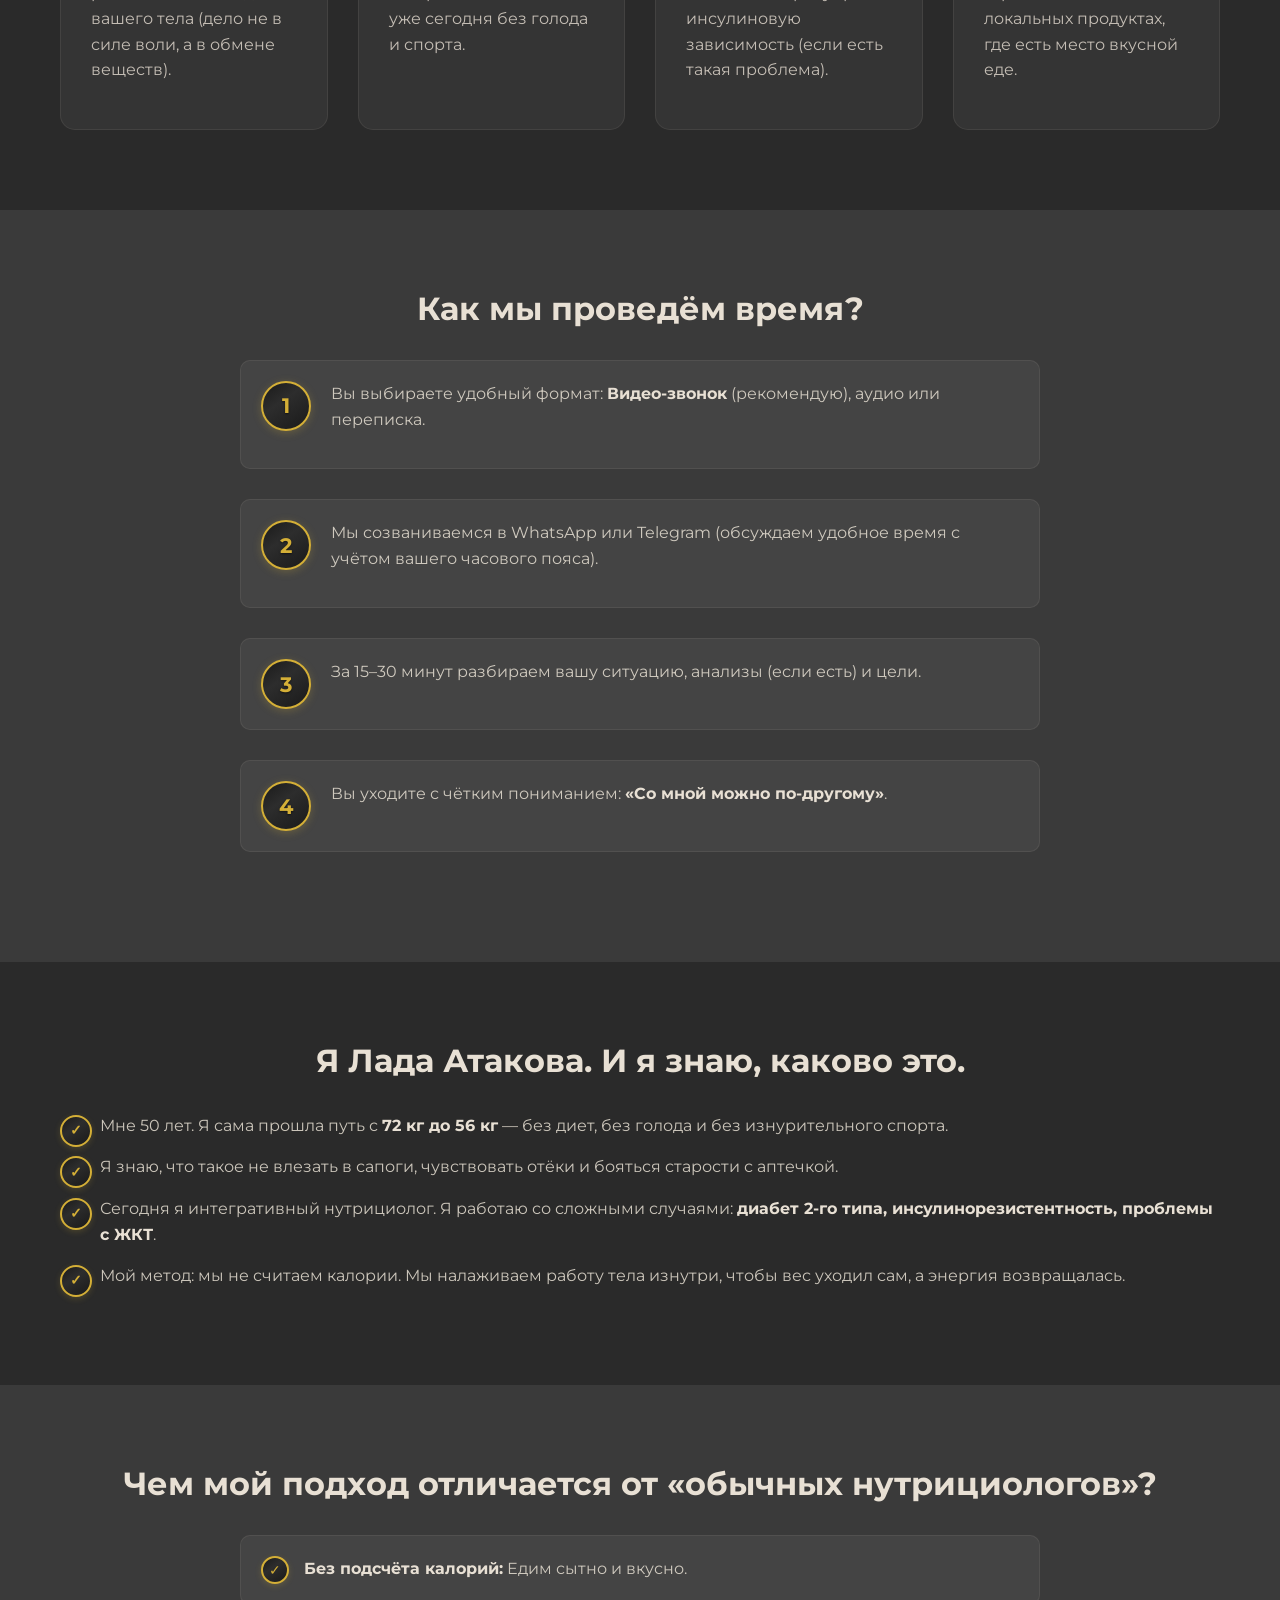
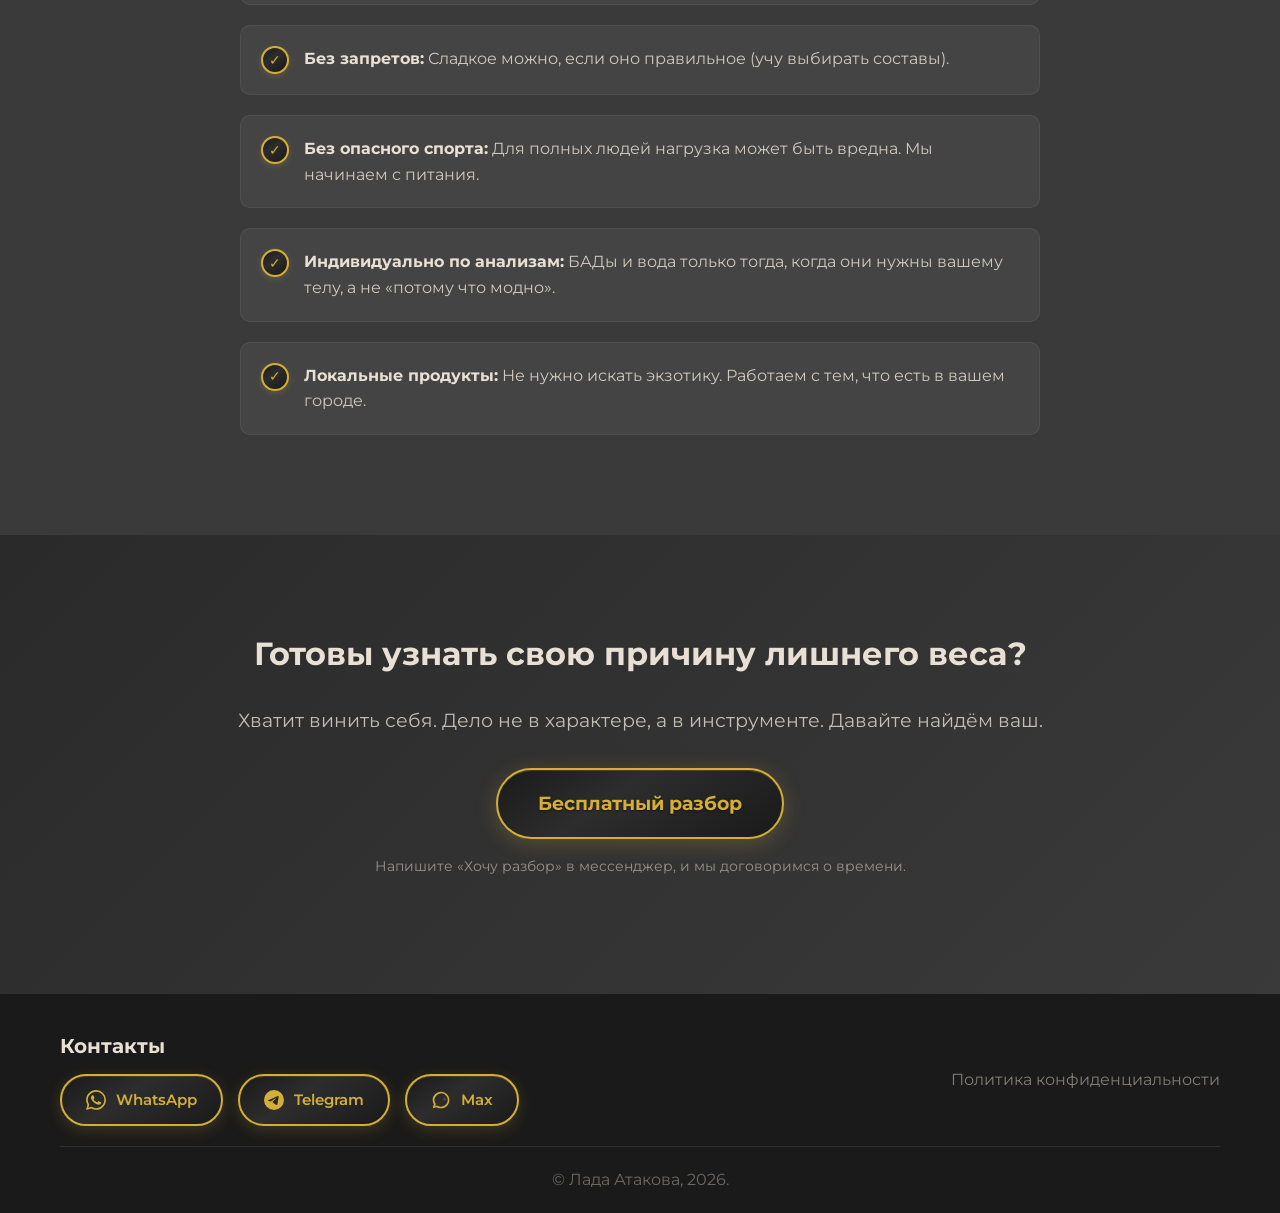
==== commit d1fa40b7: "золото" ====
--- a/index.html
+++ b/index.html
@@ -34,23 +34,23 @@
             <h2>Этот разбор для вас, если:</h2>
             <div class="for-whom-list">
                 <div class="for-whom-item">
-                    <div class="icon">❌</div>
+                    <div class="icon">✕</div>
                     <p>Вы устали от диет, марафонов и подсчёта калорий, а вес возвращается.</p>
                 </div>
                 <div class="for-whom-item">
-                    <div class="icon">❌</div>
+                    <div class="icon">✕</div>
                     <p>Чувствуете хроническую усталость, отёки, тяжесть в животе.</p>
                 </div>
                 <div class="for-whom-item">
-                    <div class="icon">❌</div>
+                    <div class="icon">✕</div>
                     <p>Врач сказал про «преддиабет» или «инсулинорезистентность», и вы боитесь таблеток.</p>
                 </div>
                 <div class="for-whom-item">
-                    <div class="icon">❌</div>
+                    <div class="icon">✕</div>
                     <p>Вам нельзя спорт, но лишний вес растёт, и вы не знаете, что делать.</p>
                 </div>
                 <div class="for-whom-item">
-                    <div class="icon">❌</div>
+                    <div class="icon">✕</div>
                     <p>Вы боитесь, что «после 40/50 уже поздно» и генетика против вас.</p>
                 </div>
             </div>
@@ -134,31 +134,31 @@
             <h2>Чем мой подход отличается от «обычных нутрициологов»?</h2>
             <div class="approach-list">
                 <div class="approach-item">
-                    <div class="check">✅</div>
+                    <div class="check">✓</div>
                     <div class="approach-text">
                         <strong>Без подсчёта калорий:</strong> Едим сытно и вкусно.
                     </div>
                 </div>
                 <div class="approach-item">
-                    <div class="check">✅</div>
+                    <div class="check">✓</div>
                     <div class="approach-text">
                         <strong>Без запретов:</strong> Сладкое можно, если оно правильное (учу выбирать составы).
                     </div>
                 </div>
                 <div class="approach-item">
-                    <div class="check">✅</div>
+                    <div class="check">✓</div>
                     <div class="approach-text">
                         <strong>Без опасного спорта:</strong> Для полных людей нагрузка может быть вредна. Мы начинаем с питания.
                     </div>
                 </div>
                 <div class="approach-item">
-                    <div class="check">✅</div>
+                    <div class="check">✓</div>
                     <div class="approach-text">
                         <strong>Индивидуально по анализам:</strong> БАДы и вода только тогда, когда они нужны вашему телу, а не «потому что модно».
                     </div>
                 </div>
                 <div class="approach-item">
-                    <div class="check">✅</div>
+                    <div class="check">✓</div>
                     <div class="approach-text">
                         <strong>Локальные продукты:</strong> Не нужно искать экзотику. Работаем с тем, что есть в вашем городе.
                     </div>
@@ -215,6 +215,53 @@
         </div>
     </footer>
 
+    <!-- Модальное окно согласия на обработку данных -->
+    <div id="consent-modal" class="modal-overlay">
+        <div class="modal-content modal-collapsed">
+            <div class="modal-main-view">
+                <div class="modal-mini-header">
+                    <svg class="shield-icon" viewBox="0 0 24 24" fill="currentColor">
+                        <path d="M12 1L3 5v6c0 5.55 3.84 10.74 9 12 5.16-1.26 9-6.45 9-12V5l-9-4zm-2 16l-4-4 1.41-1.41L10 14.17l6.59-6.59L18 9l-8 8z"/>
+                    </svg>
+                    <div class="modal-mini-text">
+                        <h3>Согласие на обработку данных</h3>
+                        <p>Нажимая кнопку, вы соглашаетесь с <a href="privacy.html" target="_blank">политикой конфиденциальности</a></p>
+                    </div>
+                </div>
+                <div class="modal-mini-actions">
+                    <button type="button" id="toggle-details" class="btn-toggle-details">
+                        <span class="toggle-text">Подробнее</span>
+                        <svg class="toggle-arrow" viewBox="0 0 24 24" fill="currentColor">
+                            <path d="M7 10l5 5 5-5z"/>
+                        </svg>
+                    </button>
+                    <label class="btn-consent-label" for="consent-check-mini">
+                        <input type="checkbox" id="consent-check-mini" class="consent-check-mini">
+                        <span>Согласен</span>
+                    </label>
+                </div>
+            </div>
+
+            <!-- Дополнительная информация (скрыта по умолчанию) -->
+            <div id="legal-details" class="legal-details" style="display: none;">
+                <hr class="modal-divider">
+                <div class="modal-body">
+                    <p>В соответствии с Федеральным законом от 27.07.2006 № 152-ФЗ «О персональных данных»:</p>
+                    <p>Нажимая кнопку перехода в мессенджер, вы даёте <strong>своё согласие</strong> на обработку ваших персональных данных, включая:</p>
+                    <ul>
+                        <li>Имя (указанное в мессенджере)</li>
+                        <li>Номер телефона / аккаунт</li>
+                        <li>Сообщения, отправленные в ходе общения</li>
+                    </ul>
+                    <p><strong>Цель обработки:</strong> запись на бесплатную консультацию, оказание услуг нутрициолога, информирование об услугах.</p>
+                    <p><strong>Срок хранения:</strong> данные хранятся до момента отзыва согласия.</p>
+                    <p>Вы имеете право отозвать согласие в любой момент, направив соответствующий запрос.</p>
+                    <p>Подробная информация — в <a href="privacy.html" target="_blank">Политике конфиденциальности</a>.</p>
+                </div>
+            </div>
+        </div>
+    </div>
+
     <script src="script.js"></script>
 </body>
 </html>
--- a/styles.css
+++ b/styles.css
@@ -65,15 +65,18 @@
 }
 
 .btn-primary {
-    background: linear-gradient(135deg, #4CAF50 0%, #2E7D32 100%);
-    color: white;
-    box-shadow: 0 4px 20px rgba(76, 175, 80, 0.4);
+    background: linear-gradient(145deg, #1a1a1a 0%, #2d2d2d 40%, #1a1a1a 100%);
+    color: #d4af37;
+    font-weight: 700;
+    box-shadow: 0 4px 20px rgba(212, 175, 55, 0.25), inset 0 1px 0 rgba(212, 175, 55, 0.2);
+    border: 2px solid #d4af37;
+    text-shadow: 0 1px 2px rgba(0, 0, 0, 0.5);
 }
 
 .btn-primary:hover {
     transform: translateY(-3px);
-    box-shadow: 0 8px 30px rgba(76, 175, 80, 0.5);
-    background: linear-gradient(135deg, #66BB6A 0%, #388E3C 100%);
+    box-shadow: 0 8px 30px rgba(212, 175, 55, 0.35), inset 0 1px 0 rgba(212, 175, 55, 0.3), 0 0 15px rgba(212, 175, 55, 0.15);
+    background: linear-gradient(145deg, #222 0%, #333 40%, #222 100%);
 }
 
 .btn-large {
@@ -86,7 +89,7 @@
     padding: 80px 0;
     position: relative;
     overflow: hidden;
-    background: linear-gradient(135deg, #1a3a2a 0%, #2d5a3d 50%, #1a3a2a 100%);
+    background: linear-gradient(135deg, #2a2a2a 0%, #3a3a3a 50%, #2a2a2a 100%);
     min-height: 100vh;
     display: flex;
     align-items: center;
@@ -108,7 +111,7 @@
 }
 
 .hero-content h1 {
-    color: #f5f0e8;
+    color: #e8e0d4;
     margin-bottom: 1.5rem;
     font-size: 2.5rem;
     font-weight: 800;
@@ -119,14 +122,14 @@
 
 .hero-subtitle {
     font-size: 1.15rem;
-    color: rgba(255, 255, 255, 0.85);
+    color: rgba(232, 224, 212, 0.8);
     margin-bottom: 2rem;
     line-height: 1.5;
 }
 
 .hero-note {
     font-size: 0.9rem;
-    color: rgba(255, 255, 255, 0.6);
+    color: rgba(232, 224, 212, 0.55);
     margin-top: 1rem;
 }
 
@@ -154,7 +157,7 @@
     transform: translateY(-50%);
     width: 500px;
     height: 500px;
-    background: radial-gradient(circle, rgba(76, 175, 80, 0.2) 0%, transparent 70%);
+    background: radial-gradient(circle, rgba(212, 175, 55, 0.08) 0%, transparent 70%);
     border-radius: 50%;
     z-index: 0;
 }
@@ -162,12 +165,15 @@
 /* Второй блок перекрывает низ hero */
 .for-whom {
     padding: 80px 0;
-    background: white;
+    background: #3a3a3a;
     position: relative;
     z-index: 3;
     margin-top: -60px;
     border-radius: 40px 40px 0 0;
-    box-shadow: 0 -10px 40px rgba(0, 0, 0, 0.08);
+}
+
+.for-whom h2 {
+    color: #e8e0d4;
 }
 
 .for-whom-list {
@@ -182,25 +188,45 @@
     align-items: flex-start;
     gap: 15px;
     padding: 20px;
-    background: #F9F9F9;
+    background: rgba(255, 255, 255, 0.05);
+    border: 1px solid rgba(232, 224, 212, 0.08);
     border-radius: 10px;
     transition: all 0.3s ease;
 }
 
 .for-whom-item:hover {
-    background: #E8F5E9;
+    background: rgba(255, 255, 255, 0.08);
     transform: translateY(-5px);
 }
 
 .for-whom-item .icon {
-    font-size: 1.5rem;
-    flex-shrink: 0;
+    width: 28px;
+    height: 28px;
+    min-width: 28px;
+    background: linear-gradient(145deg, #1a1a1a 0%, #2d2d2d 40%, #1a1a1a 100%);
+    color: #d4af37;
+    border: 2px solid #d4af37;
+    border-radius: 50%;
+    display: flex;
+    align-items: center;
+    justify-content: center;
+    font-size: 0.9rem;
+    box-shadow: 0 2px 6px rgba(212, 175, 55, 0.2);
+}
+
+.for-whom-item p {
+    color: rgba(232, 224, 212, 0.85);
+    margin: 0;
 }
 
 /* ===== RESULTS SECTION ===== */
 .results {
     padding: 80px 0;
-    background: #F5F7FA;
+    background: #2a2a2a;
+}
+
+.results h2 {
+    color: #e8e0d4;
 }
 
 .results-grid {
@@ -211,17 +237,17 @@
 }
 
 .result-card {
-    background: white;
+    background: rgba(255, 255, 255, 0.05);
+    border: 1px solid rgba(232, 224, 212, 0.08);
     padding: 30px;
     border-radius: 15px;
-    box-shadow: 0 5px 15px rgba(0, 0, 0, 0.05);
     transition: all 0.3s ease;
     position: relative;
 }
 
 .result-card:hover {
     transform: translateY(-10px);
-    box-shadow: 0 10px 25px rgba(0, 0, 0, 0.1);
+    background: rgba(255, 255, 255, 0.08);
 }
 
 .result-number {
@@ -230,26 +256,37 @@
     left: 20px;
     width: 40px;
     height: 40px;
-    background: linear-gradient(135deg, #4CAF50 0%, #2E7D32 100%);
-    color: white;
+    background: linear-gradient(145deg, #1a1a1a 0%, #2d2d2d 40%, #1a1a1a 100%);
+    color: #d4af37;
     border-radius: 50%;
     display: flex;
     align-items: center;
     justify-content: center;
     font-weight: 700;
     font-size: 1.2rem;
+    border: 2px solid #d4af37;
+    box-shadow: 0 2px 8px rgba(212, 175, 55, 0.25);
+    text-shadow: 0 1px 2px rgba(0, 0, 0, 0.5);
 }
 
 .result-card h3 {
     margin-top: 15px;
     margin-bottom: 1rem;
-    color: #2E7D32;
+    color: #e8e0d4;
+}
+
+.result-card p {
+    color: rgba(232, 224, 212, 0.8);
 }
 
 /* ===== PROCESS SECTION ===== */
 .process {
     padding: 80px 0;
-    background: white;
+    background: #3a3a3a;
+}
+
+.process h2 {
+    color: #e8e0d4;
 }
 
 .process-steps {
@@ -263,15 +300,16 @@
     gap: 20px;
     margin-bottom: 30px;
     padding: 20px;
-    background: #F9F9F9;
+    background: rgba(255, 255, 255, 0.05);
+    border: 1px solid rgba(232, 224, 212, 0.08);
     border-radius: 10px;
 }
 
 .step-number {
     width: 50px;
     height: 50px;
-    background: linear-gradient(135deg, #4CAF50 0%, #2E7D32 100%);
-    color: white;
+    background: linear-gradient(145deg, #1a1a1a 0%, #2d2d2d 40%, #1a1a1a 100%);
+    color: #d4af37;
     border-radius: 50%;
     display: flex;
     align-items: center;
@@ -279,12 +317,27 @@
     font-weight: 700;
     font-size: 1.3rem;
     flex-shrink: 0;
+    border: 2px solid #d4af37;
+    box-shadow: 0 2px 8px rgba(212, 175, 55, 0.25);
+    text-shadow: 0 1px 2px rgba(0, 0, 0, 0.5);
+}
+
+.process-step p {
+    color: rgba(232, 224, 212, 0.85);
+}
+
+.process-step strong {
+    color: #e8e0d4;
 }
 
 /* ===== ABOUT SECTION ===== */
 .about {
     padding: 80px 0;
-    background: linear-gradient(135deg, #E8F5E9 0%, #F5F7FA 100%);
+    background: #2a2a2a;
+}
+
+.about h2 {
+    color: #e8e0d4;
 }
 
 .about-text ul {
@@ -294,22 +347,42 @@
 
 .about-text li {
     margin-bottom: 1rem;
-    padding-left: 30px;
+    padding-left: 40px;
     position: relative;
+    color: rgba(232, 224, 212, 0.85);
 }
 
 .about-text li::before {
     content: '✓';
     position: absolute;
     left: 0;
-    color: #4CAF50;
+    top: 2px;
+    width: 28px;
+    height: 28px;
+    background: linear-gradient(145deg, #1a1a1a 0%, #2d2d2d 40%, #1a1a1a 100%);
+    color: #d4af37;
+    border: 2px solid #d4af37;
+    border-radius: 50%;
+    display: flex;
+    align-items: center;
+    justify-content: center;
+    font-size: 0.85rem;
     font-weight: 700;
+    box-shadow: 0 2px 6px rgba(212, 175, 55, 0.2);
+}
+
+.about-text strong {
+    color: #e8e0d4;
 }
 
 /* ===== APPROACH SECTION ===== */
 .approach {
     padding: 80px 0;
-    background: white;
+    background: #3a3a3a;
+}
+
+.approach h2 {
+    color: #e8e0d4;
 }
 
 .approach-list {
@@ -323,53 +396,79 @@
     gap: 15px;
     margin-bottom: 20px;
     padding: 20px;
-    background: #F9F9F9;
+    background: rgba(255, 255, 255, 0.05);
+    border: 1px solid rgba(232, 224, 212, 0.08);
     border-radius: 10px;
 }
 
 .approach-item .check {
-    font-size: 1.5rem;
-    flex-shrink: 0;
+    width: 28px;
+    height: 28px;
+    min-width: 28px;
+    background: linear-gradient(145deg, #1a1a1a 0%, #2d2d2d 40%, #1a1a1a 100%);
+    color: #d4af37;
+    border: 2px solid #d4af37;
+    border-radius: 50%;
+    display: flex;
+    align-items: center;
+    justify-content: center;
+    font-size: 0.9rem;
+    box-shadow: 0 2px 6px rgba(212, 175, 55, 0.2);
+}
+
+.approach-text {
+    color: rgba(232, 224, 212, 0.85);
+}
+
+.approach-text strong {
+    color: #e8e0d4;
 }
 
 /* ===== FINAL CTA SECTION ===== */
 .final-cta {
     padding: 100px 0;
-    background: linear-gradient(135deg, #2E7D32 0%, #4CAF50 100%);
-    color: white;
+    background: linear-gradient(135deg, #2a2a2a 0%, #3a3a3a 100%);
+    color: #e8e0d4;
     text-align: center;
 }
 
 .final-cta h2 {
-    color: white;
+    color: #e8e0d4;
 }
 
 .cta-subtitle {
     font-size: 1.2rem;
     margin-bottom: 2rem;
-    opacity: 0.9;
+    color: rgba(232, 224, 212, 0.8);
 }
 
 .cta-note {
     font-size: 0.9rem;
     margin-top: 1rem;
-    opacity: 0.8;
+    color: rgba(232, 224, 212, 0.55);
 }
 
 .final-cta .btn-primary {
-    background: white;
-    color: #2E7D32;
+    background: linear-gradient(145deg, #1a1a1a 0%, #2d2d2d 40%, #1a1a1a 100%);
+    color: #d4af37;
+    font-weight: 700;
+    border: 2px solid #d4af37;
+    text-shadow: 0 1px 2px rgba(0, 0, 0, 0.5);
 }
 
 .final-cta .btn-primary:hover {
-    background: #F5F5F5;
+    background: linear-gradient(145deg, #222 0%, #333 40%, #222 100%);
 }
 
 /* ===== FOOTER ===== */
 .footer {
-    background: #333;
-    color: white;
+    background: #1a1a1a;
+    color: rgba(232, 224, 212, 0.7);
     padding: 40px 0 20px;
+}
+
+.footer h3 {
+    color: #e8e0d4;
 }
 
 .footer-content {
@@ -401,7 +500,7 @@
     font-size: 0.95rem;
     transition: all 0.3s ease;
     text-decoration: none;
-    color: white;
+    color: #2a2a2a;
 }
 
 .social-icon {
@@ -411,53 +510,262 @@
 }
 
 .social-btn.whatsapp {
-    background: linear-gradient(135deg, #25D366 0%, #128C7E 100%);
-    box-shadow: 0 4px 15px rgba(37, 211, 102, 0.3);
+    background: linear-gradient(145deg, #1a1a1a 0%, #2d2d2d 40%, #1a1a1a 100%);
+    color: #d4af37;
+    box-shadow: 0 4px 15px rgba(212, 175, 55, 0.2), inset 0 1px 0 rgba(212, 175, 55, 0.15);
+    border: 2px solid #d4af37;
 }
 
 .social-btn.whatsapp:hover {
     transform: translateY(-3px);
-    box-shadow: 0 6px 20px rgba(37, 211, 102, 0.4);
+    box-shadow: 0 6px 20px rgba(212, 175, 55, 0.3), inset 0 1px 0 rgba(212, 175, 55, 0.2), 0 0 12px rgba(212, 175, 55, 0.1);
 }
 
 .social-btn.telegram {
-    background: linear-gradient(135deg, #0088cc 0%, #0066aa 100%);
-    box-shadow: 0 4px 15px rgba(0, 136, 204, 0.3);
+    background: linear-gradient(145deg, #1a1a1a 0%, #2d2d2d 40%, #1a1a1a 100%);
+    color: #d4af37;
+    box-shadow: 0 4px 15px rgba(212, 175, 55, 0.2), inset 0 1px 0 rgba(212, 175, 55, 0.15);
+    border: 2px solid #d4af37;
 }
 
 .social-btn.telegram:hover {
     transform: translateY(-3px);
-    box-shadow: 0 6px 20px rgba(0, 136, 204, 0.4);
+    box-shadow: 0 6px 20px rgba(212, 175, 55, 0.3), inset 0 1px 0 rgba(212, 175, 55, 0.2), 0 0 12px rgba(212, 175, 55, 0.1);
 }
 
 .social-btn.max {
-    background: linear-gradient(135deg, #0084ff 0%, #7c3aed 100%);
-    box-shadow: 0 4px 15px rgba(0, 132, 255, 0.3);
+    background: linear-gradient(145deg, #1a1a1a 0%, #2d2d2d 40%, #1a1a1a 100%);
+    color: #d4af37;
+    box-shadow: 0 4px 15px rgba(212, 175, 55, 0.2), inset 0 1px 0 rgba(212, 175, 55, 0.15);
+    border: 2px solid #d4af37;
 }
 
 .social-btn.max:hover {
     transform: translateY(-3px);
-    box-shadow: 0 6px 20px rgba(0, 132, 255, 0.4);
+    box-shadow: 0 6px 20px rgba(212, 175, 55, 0.3), inset 0 1px 0 rgba(212, 175, 55, 0.2), 0 0 12px rgba(212, 175, 55, 0.1);
 }
 
 .footer-legal a {
-    color: #aaa;
+    color: rgba(232, 224, 212, 0.5);
     transition: color 0.3s ease;
 }
 
 .footer-legal a:hover {
-    color: white;
+    color: #e8e0d4;
 }
 
 .footer-bottom {
     text-align: center;
     padding-top: 20px;
-    border-top: 1px solid #555;
+    border-top: 1px solid rgba(232, 224, 212, 0.1);
 }
 
 .footer-bottom p {
     margin: 0;
-    color: #aaa;
+    color: rgba(232, 224, 212, 0.4);
+}
+
+/* ===== MODAL ===== */
+.modal-overlay {
+    display: none;
+    position: fixed;
+    top: 0;
+    left: 0;
+    right: 0;
+    bottom: 0;
+    background: rgba(0, 0, 0, 0.7);
+    z-index: 10000;
+    justify-content: center;
+    align-items: center;
+    padding: 20px;
+    backdrop-filter: blur(5px);
+}
+
+.modal-overlay.active {
+    display: flex;
+}
+
+.modal-content {
+    background: white;
+    border-radius: 20px;
+    max-width: 420px;
+    width: 100%;
+    max-height: 90vh;
+    overflow-y: auto;
+    box-shadow: 0 20px 60px rgba(0, 0, 0, 0.3);
+}
+
+.modal-main-view {
+    padding: 20px;
+    display: flex;
+    flex-direction: column;
+    gap: 15px;
+}
+
+.modal-mini-header {
+    display: flex;
+    align-items: flex-start;
+    gap: 12px;
+}
+
+.shield-icon {
+    width: 36px;
+    height: 36px;
+    color: #d4af37;
+    flex-shrink: 0;
+}
+
+.modal-mini-text h3 {
+    margin: 0 0 4px 0;
+    font-size: 1.05rem;
+    color: #333;
+}
+
+.modal-mini-text p {
+    margin: 0;
+    font-size: 0.85rem;
+    color: #666;
+    line-height: 1.4;
+}
+
+.modal-mini-text a {
+    color: #d4af37;
+}
+
+.modal-mini-actions {
+    display: flex;
+    gap: 10px;
+    align-items: center;
+}
+
+.btn-toggle-details {
+    display: flex;
+    align-items: center;
+    gap: 5px;
+    padding: 8px 14px;
+    background: #F5F7FA;
+    border: none;
+    border-radius: 8px;
+    cursor: pointer;
+    font-size: 0.85rem;
+    color: #666;
+    transition: all 0.3s ease;
+}
+
+.btn-toggle-details:hover {
+    background: rgba(212, 175, 55, 0.1);
+    color: #d4af37;
+}
+
+.toggle-arrow {
+    width: 16px;
+    height: 16px;
+    transition: transform 0.3s ease;
+}
+
+.btn-toggle-details.expanded .toggle-arrow {
+    transform: rotate(180deg);
+}
+
+.btn-consent-label {
+    display: flex;
+    align-items: center;
+    gap: 8px;
+    padding: 8px 16px;
+    background: linear-gradient(145deg, #1a1a1a 0%, #2d2d2d 40%, #1a1a1a 100%);
+    color: #d4af37;
+    border-radius: 50px;
+    cursor: pointer;
+    font-size: 0.9rem;
+    font-weight: 600;
+    transition: all 0.3s ease;
+    margin-left: auto;
+    border: 2px solid #d4af37;
+    box-shadow: 0 4px 15px rgba(212, 175, 55, 0.2), inset 0 1px 0 rgba(212, 175, 55, 0.15);
+    text-shadow: 0 1px 2px rgba(0, 0, 0, 0.5);
+}
+
+.btn-consent-label:hover {
+    transform: translateY(-2px);
+    box-shadow: 0 6px 20px rgba(212, 175, 55, 0.3), inset 0 1px 0 rgba(212, 175, 55, 0.2), 0 0 12px rgba(212, 175, 55, 0.1);
+}
+
+.btn-consent-label input[type="checkbox"] {
+    width: 18px;
+    height: 18px;
+    cursor: pointer;
+    accent-color: #d4af37;
+    margin: 0;
+    flex-shrink: 0;
+}
+
+.modal-divider {
+    border: none;
+    border-top: 1px solid #eee;
+    margin: 0;
+}
+
+.legal-details {
+    display: none;
+}
+
+.modal-body {
+    padding: 20px;
+}
+
+.modal-body p {
+    margin-bottom: 12px;
+    font-size: 0.9rem;
+    line-height: 1.6;
+    color: #555;
+}
+
+.modal-body ul {
+    margin: 10px 0 15px 20px;
+}
+
+.modal-body li {
+    margin-bottom: 8px;
+    font-size: 0.9rem;
+    color: #555;
+}
+
+.modal-body a {
+    color: #d4af37;
+}
+
+.modal-body strong {
+    color: #333;
+}
+
+@media (max-width: 480px) {
+    .modal-content {
+        border-radius: 15px;
+        max-width: calc(100% - 20px);
+    }
+
+    .modal-main-view {
+        padding: 15px;
+    }
+
+    .modal-mini-actions {
+        flex-direction: column;
+        gap: 8px;
+    }
+
+    .btn-toggle-details,
+    .btn-consent-label {
+        width: 100%;
+        justify-content: center;
+    }
+
+    .btn-consent-label {
+        margin-left: 0;
+    }
+
+    .modal-body {
+        padding: 15px;
+    }
 }
 
 /* ===== RESPONSIVE ===== */
@@ -473,7 +781,7 @@
     /* Hero на мобильных */
     .hero {
         padding: 60px 0;
-        background: linear-gradient(135deg, #1a3a2a 0%, #2d5a3d 50%, #1a3a2a 100%);
+        background: linear-gradient(135deg, #2a2a2a 0%, #3a3a3a 50%, #2a2a2a 100%);
         min-height: auto;
     }
 
@@ -491,16 +799,16 @@
 
     .hero-content h1 {
         font-size: 1.75rem;
-        color: #f5f0e8;
+        color: #e8e0d4;
     }
 
     .hero-subtitle {
         font-size: 1rem;
-        color: rgba(255, 255, 255, 0.85);
+        color: rgba(232, 224, 212, 0.8);
     }
 
     .hero-note {
-        color: rgba(255, 255, 255, 0.6);
+        color: rgba(232, 224, 212, 0.55);
     }
 
     .hero-image {
@@ -571,9 +879,11 @@
     }
 
     .btn-primary {
-        background: linear-gradient(135deg, #66BB6A 0%, #4CAF50 100%);
-        color: #1a3a2a;
+        background: linear-gradient(145deg, #1a1a1a 0%, #2d2d2d 40%, #1a1a1a 100%);
+        color: #d4af37;
         font-weight: 700;
+        border: 2px solid #d4af37;
+        text-shadow: 0 1px 2px rgba(0, 0, 0, 0.5);
     }
 
     .btn-large {
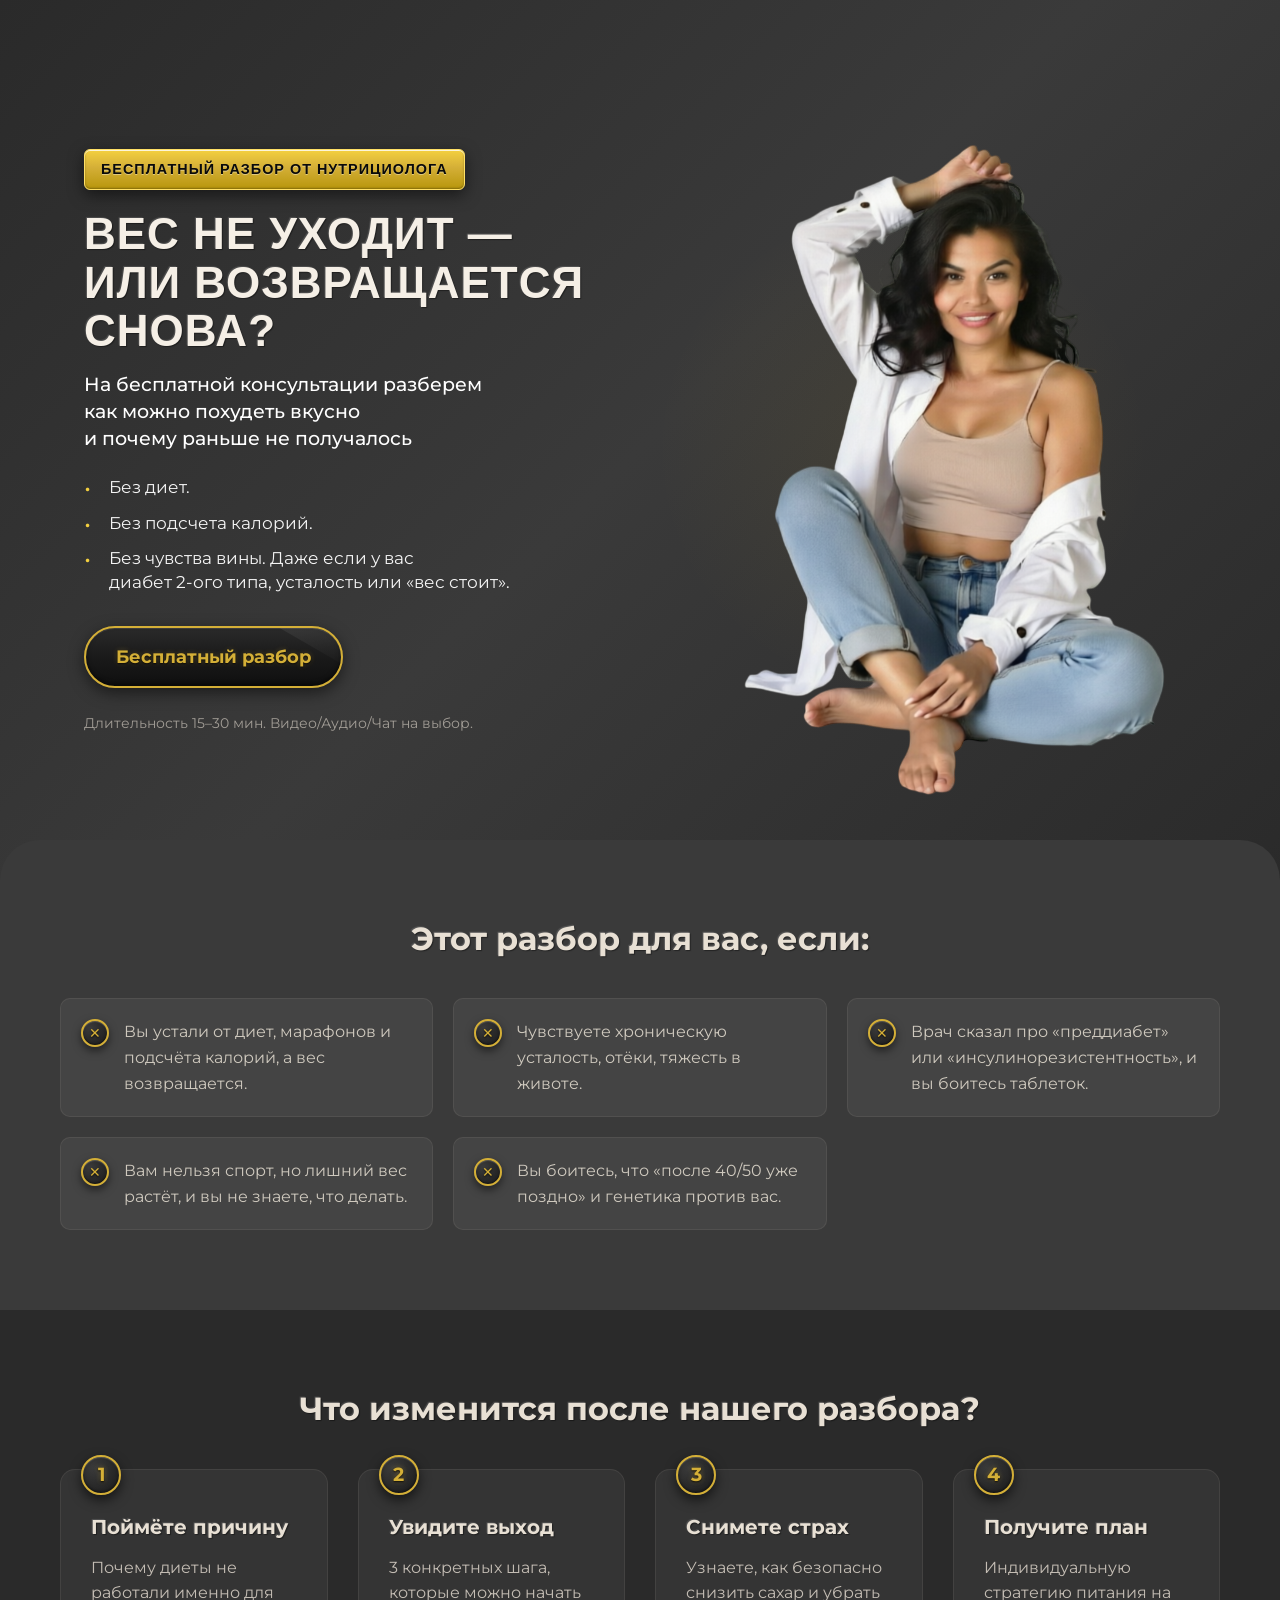
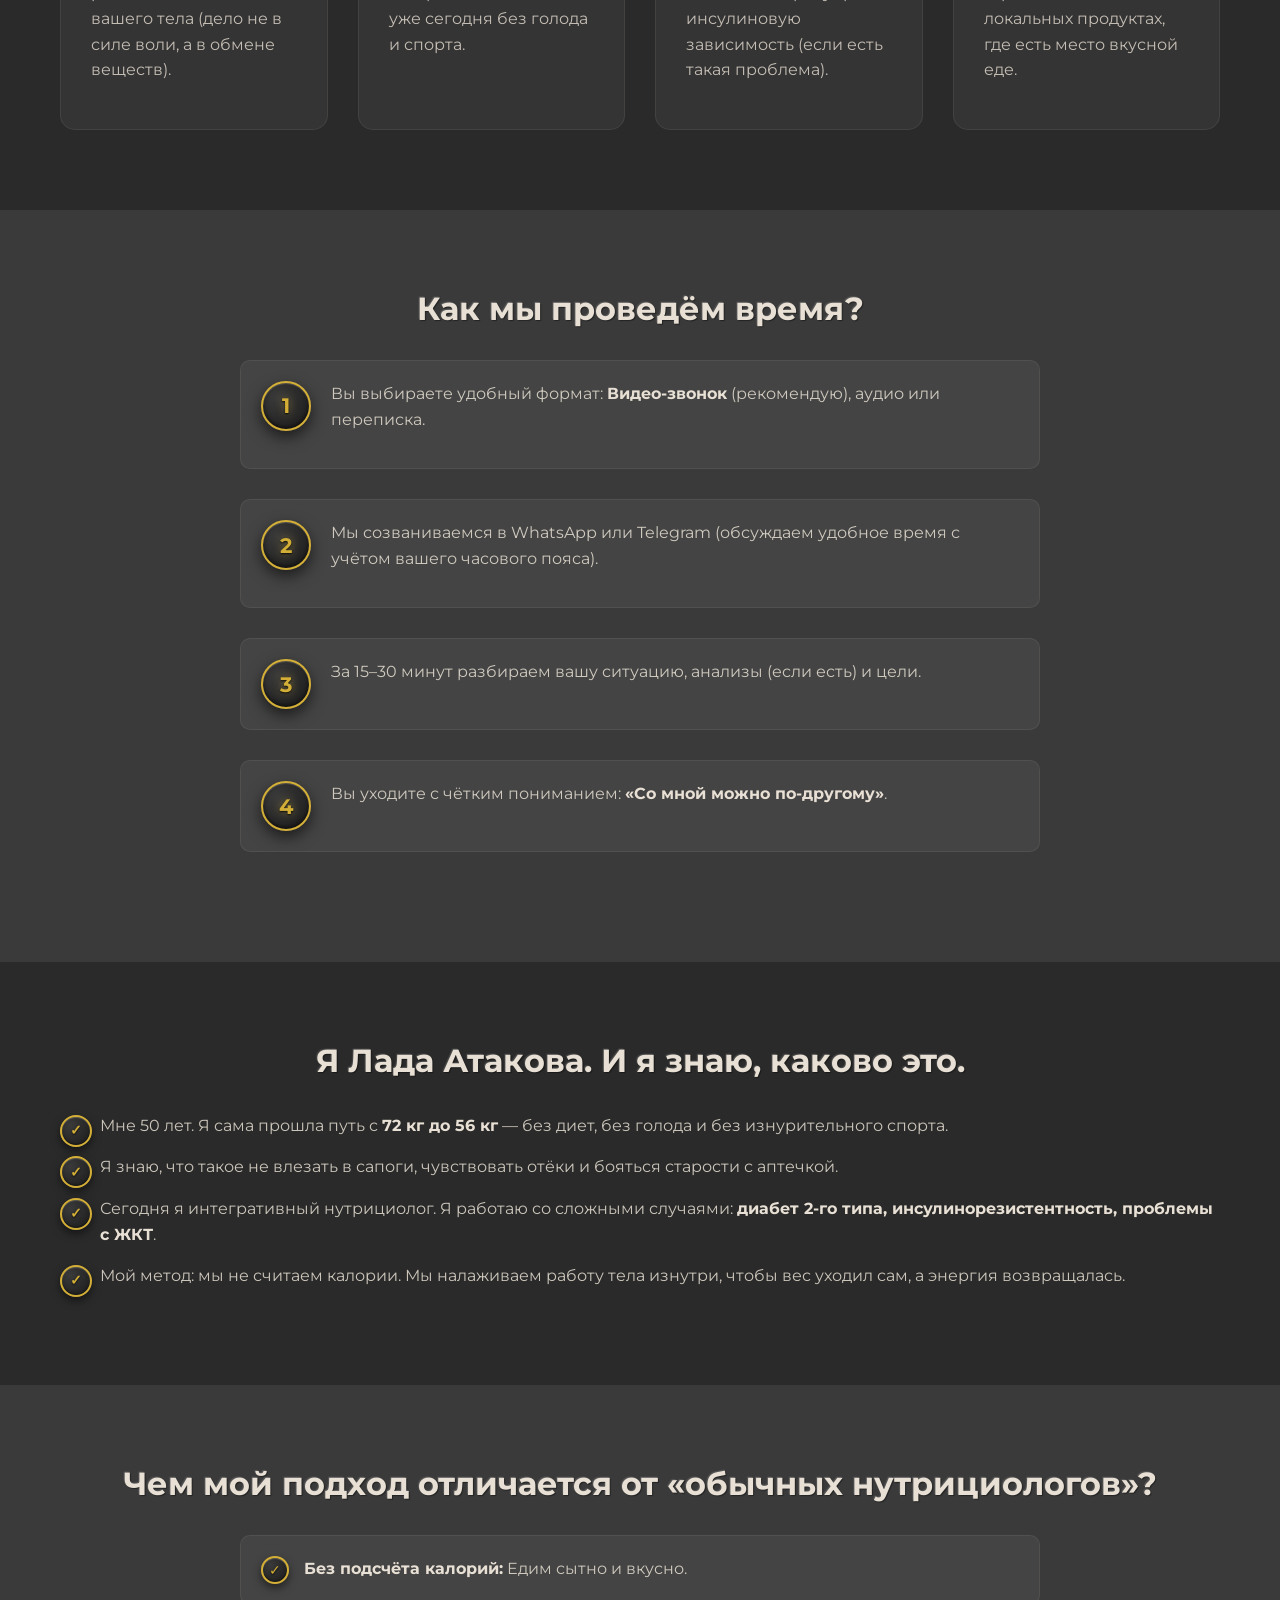
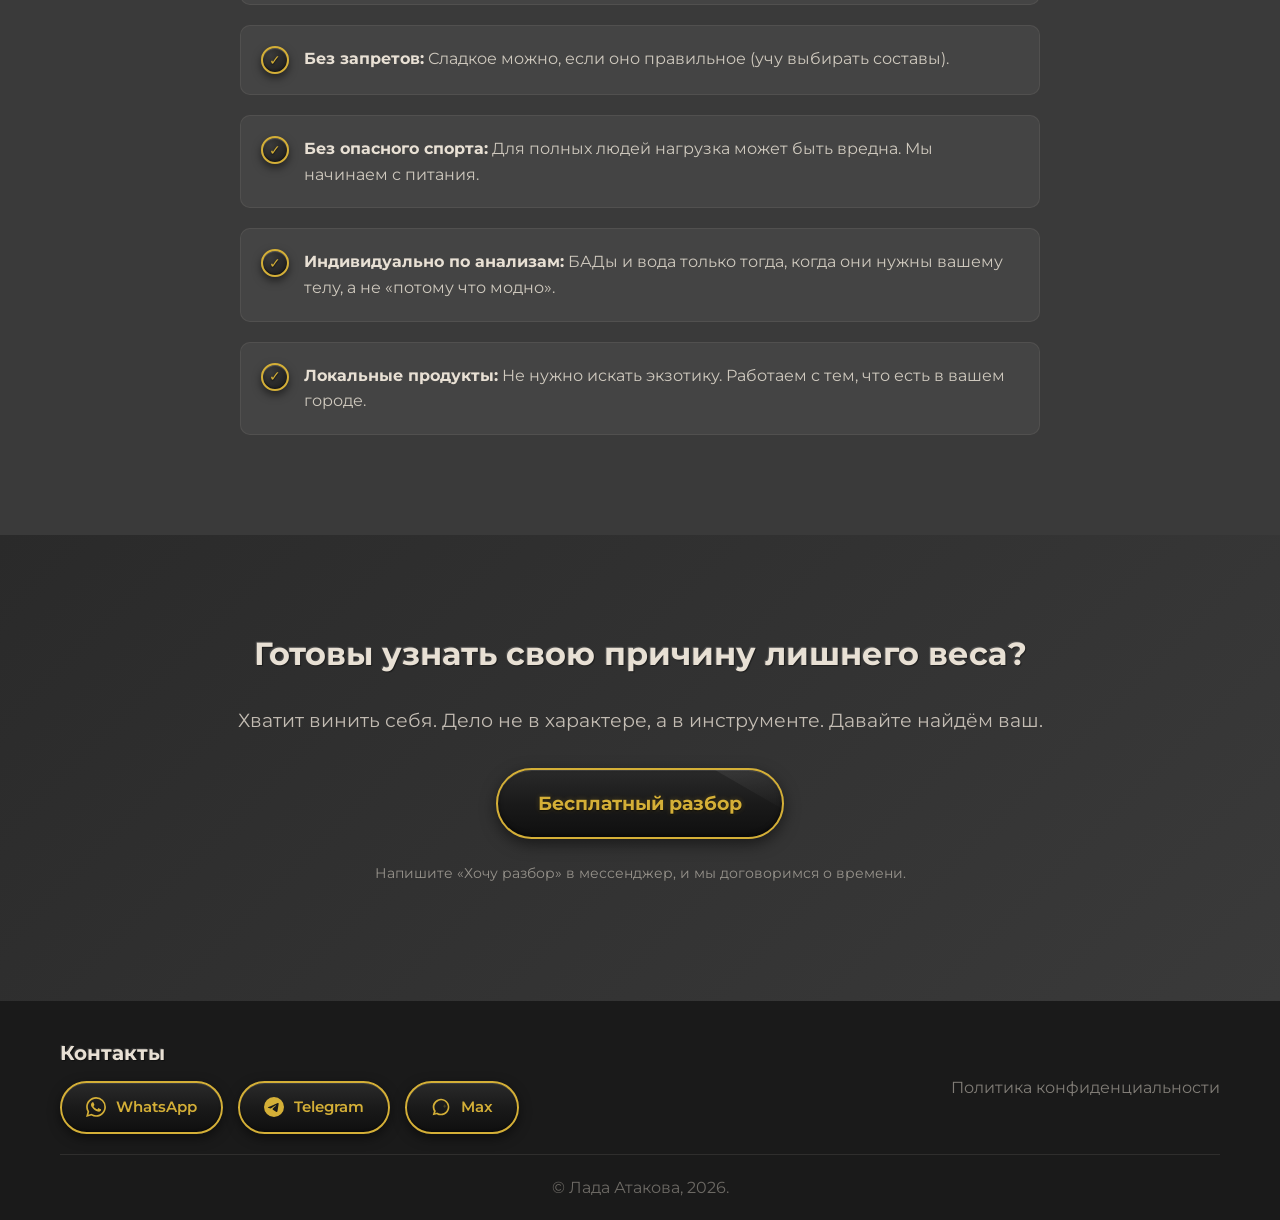
==== commit 809d3e66: "обьем обьемный текст и кнопки с значками" ====
--- a/index.html
+++ b/index.html
@@ -16,8 +16,14 @@
         <div class="container">
             <div class="hero-wrapper">
                 <div class="hero-content">
-                    <h1>Похудеть вкусно, без диет и калорий — и понять, почему раньше не получалось</h1>
-                    <p class="hero-subtitle">Без голода, без спорта, без чувства вины. Даже если у вас диабет 2-го типа, усталость или «вес стоит».</p>
+                    <div class="hero-top-strip">БЕСПЛАТНЫЙ РАЗБОР ОТ НУТРИЦИОЛОГА</div>
+                    <h1>ВЕС НЕ УХОДИТ —<br>ИЛИ ВОЗВРАЩАЕТСЯ СНОВА?</h1>
+                    <p class="hero-subtitle">На бесплатной консультации разберем<br>как можно похудеть вкусно<br>и почему раньше не получалось</p>
+                    <ul class="hero-list">
+                        <li>Без диет.</li>
+                        <li>Без подсчета калорий.</li>
+                        <li>Без чувства вины. Даже если у вас<br>диабет 2-ого типа, усталость или «вес стоит».</li>
+                    </ul>
                     <a href="https://wa.me/79991234567?text=Здравствуйте,%20Лада!%20Хочу%20бесплатный%20разбор" class="btn btn-primary" target="_blank">Бесплатный разбор</a>
                     <p class="hero-note">Длительность 15–30 мин. Видео/Аудио/Чат на выбор.</p>
                 </div>
--- a/styles.css
+++ b/styles.css
@@ -36,10 +36,12 @@
     font-size: 2rem;
     text-align: center;
     margin-bottom: 2rem;
+    text-shadow: 1px 1px 1px rgba(0, 0, 0, 0.4), -1px -1px 1px rgba(255, 255, 255, 0.15);
 }
 
 h3 {
     font-size: 1.25rem;
+    text-shadow: 1px 1px 1px rgba(0, 0, 0, 0.4), -1px -1px 1px rgba(255, 255, 255, 0.15);
 }
 
 p {
@@ -65,18 +67,45 @@
 }
 
 .btn-primary {
-    background: linear-gradient(145deg, #1a1a1a 0%, #2d2d2d 40%, #1a1a1a 100%);
+    position: relative;
+    background: linear-gradient(180deg, #2a2a2a 0%, #1a1a1a 50%, #0f0f0f 100%);
     color: #d4af37;
     font-weight: 700;
-    box-shadow: 0 4px 20px rgba(212, 175, 55, 0.25), inset 0 1px 0 rgba(212, 175, 55, 0.2);
     border: 2px solid #d4af37;
-    text-shadow: 0 1px 2px rgba(0, 0, 0, 0.5);
+    box-shadow: 
+        0 5px 15px rgba(0, 0, 0, 0.5),
+        inset 0 1px 0 rgba(255, 255, 255, 0.1),
+        inset 0 -2px 4px rgba(0, 0, 0, 0.5);
+    text-shadow: 0 1px 2px rgba(0, 0, 0, 0.8), 0 0 5px rgba(212, 175, 55, 0.3);
+    overflow: hidden;
+    transition: all 0.3s ease;
+}
+
+/* Glass shine effect */
+.btn-primary::after {
+    content: '';
+    position: absolute;
+    top: 0;
+    left: 0;
+    right: 0;
+    bottom: 0;
+    background: linear-gradient(135deg, rgba(255,255,255,0) 0%, rgba(255,255,255,0.1) 40%, rgba(255,255,255,0.4) 50%, rgba(255,255,255,0.1) 60%, rgba(255,255,255,0) 100%);
+    transform: rotate(30deg) translateY(-150%);
+    transition: transform 0.6s ease;
+    pointer-events: none;
 }
 
 .btn-primary:hover {
     transform: translateY(-3px);
-    box-shadow: 0 8px 30px rgba(212, 175, 55, 0.35), inset 0 1px 0 rgba(212, 175, 55, 0.3), 0 0 15px rgba(212, 175, 55, 0.15);
-    background: linear-gradient(145deg, #222 0%, #333 40%, #222 100%);
+    box-shadow: 
+        0 8px 25px rgba(0, 0, 0, 0.6),
+        inset 0 1px 0 rgba(255, 255, 255, 0.2),
+        inset 0 -2px 4px rgba(0, 0, 0, 0.5);
+    border-color: #f4d03f;
+}
+
+.btn-primary:hover::after {
+    transform: rotate(30deg) translateY(150%);
 }
 
 .btn-large {
@@ -110,26 +139,77 @@
     z-index: 2;
 }
 
+.hero-top-strip {
+    display: inline-block;
+    width: fit-content;
+    background: linear-gradient(180deg, #f4d03f 0%, #d4af37 45%, #b8960c 100%);
+    color: #0a0a0a;
+    font-family: 'Oswald', sans-serif;
+    font-weight: 600;
+    font-size: 0.9rem;
+    text-transform: uppercase;
+    letter-spacing: 1px;
+    padding: 8px 16px;
+    border-radius: 6px;
+    margin-bottom: 20px;
+    margin-left: 0;
+    border: 1px solid #ffe066;
+    box-shadow: 
+        0 5px 15px rgba(0, 0, 0, 0.5),
+        inset 0 1px 0 rgba(255, 255, 255, 0.8),
+        inset 0 -1px 2px rgba(0, 0, 0, 0.3);
+    text-shadow: 0 1px 0 rgba(255, 255, 255, 0.4);
+}
+
 .hero-content h1 {
-    color: #e8e0d4;
+    color: #f5efe6;
+    margin-bottom: 1rem;
+    font-size: 2.75rem;
+    font-family: 'Oswald', sans-serif;
+    font-weight: 700;
+    line-height: 1.1;
+    text-transform: uppercase;
+    letter-spacing: 1px;
+    text-shadow: 
+        1px 1px 1px rgba(0, 0, 0, 0.4), 
+        -1px -1px 1px rgba(255, 255, 255, 0.15);
+}
+
+.hero-subtitle {
+    font-size: 1.2rem;
+    color: #fff;
     margin-bottom: 1.5rem;
-    font-size: 2.5rem;
-    font-weight: 800;
-    line-height: 1.15;
-    text-transform: uppercase;
-    letter-spacing: 0.5px;
-}
-
-.hero-subtitle {
-    font-size: 1.15rem;
-    color: rgba(232, 224, 212, 0.8);
+    line-height: 1.4;
+    font-weight: 500;
+}
+
+.hero-list {
+    list-style: none;
+    padding: 0;
     margin-bottom: 2rem;
-    line-height: 1.5;
+}
+
+.hero-list li {
+    position: relative;
+    padding-left: 25px;
+    margin-bottom: 12px;
+    color: rgba(255, 255, 255, 0.95);
+    font-size: 1.05rem;
+    line-height: 1.4;
+}
+
+.hero-list li::before {
+    content: '•';
+    position: absolute;
+    left: 0;
+    color: #f4d03f;
+    font-size: 1.5rem;
+    line-height: 1;
 }
 
 .hero-note {
     font-size: 0.9rem;
-    color: rgba(232, 224, 212, 0.55);
+    color: rgba(232, 224, 212, 0.6);
     margin-top: 1rem;
 }
 
@@ -203,7 +283,7 @@
     width: 28px;
     height: 28px;
     min-width: 28px;
-    background: linear-gradient(145deg, #1a1a1a 0%, #2d2d2d 40%, #1a1a1a 100%);
+    background: radial-gradient(circle at 30% 30%, #3a3a3a, #1a1a1a);
     color: #d4af37;
     border: 2px solid #d4af37;
     border-radius: 50%;
@@ -211,7 +291,11 @@
     align-items: center;
     justify-content: center;
     font-size: 0.9rem;
-    box-shadow: 0 2px 6px rgba(212, 175, 55, 0.2);
+    box-shadow: 
+        0 4px 8px rgba(0, 0, 0, 0.5),
+        inset 0 1px 1px rgba(255, 255, 255, 0.2),
+        inset 0 -1px 2px rgba(0, 0, 0, 0.5);
+    text-shadow: 0 1px 2px rgba(0, 0, 0, 0.8);
 }
 
 .for-whom-item p {
@@ -256,7 +340,7 @@
     left: 20px;
     width: 40px;
     height: 40px;
-    background: linear-gradient(145deg, #1a1a1a 0%, #2d2d2d 40%, #1a1a1a 100%);
+    background: radial-gradient(circle at 30% 30%, #3a3a3a, #1a1a1a);
     color: #d4af37;
     border-radius: 50%;
     display: flex;
@@ -265,8 +349,11 @@
     font-weight: 700;
     font-size: 1.2rem;
     border: 2px solid #d4af37;
-    box-shadow: 0 2px 8px rgba(212, 175, 55, 0.25);
-    text-shadow: 0 1px 2px rgba(0, 0, 0, 0.5);
+    box-shadow: 
+        0 5px 12px rgba(0, 0, 0, 0.6),
+        inset 0 1px 1px rgba(255, 255, 255, 0.2),
+        inset 0 -1px 3px rgba(0, 0, 0, 0.6);
+    text-shadow: 0 1px 2px rgba(0, 0, 0, 0.8), 0 0 5px rgba(212, 175, 55, 0.4);
 }
 
 .result-card h3 {
@@ -308,7 +395,7 @@
 .step-number {
     width: 50px;
     height: 50px;
-    background: linear-gradient(145deg, #1a1a1a 0%, #2d2d2d 40%, #1a1a1a 100%);
+    background: radial-gradient(circle at 30% 30%, #3a3a3a, #1a1a1a);
     color: #d4af37;
     border-radius: 50%;
     display: flex;
@@ -318,8 +405,11 @@
     font-size: 1.3rem;
     flex-shrink: 0;
     border: 2px solid #d4af37;
-    box-shadow: 0 2px 8px rgba(212, 175, 55, 0.25);
-    text-shadow: 0 1px 2px rgba(0, 0, 0, 0.5);
+    box-shadow: 
+        0 6px 15px rgba(0, 0, 0, 0.6),
+        inset 0 1px 1px rgba(255, 255, 255, 0.2),
+        inset 0 -2px 4px rgba(0, 0, 0, 0.6);
+    text-shadow: 0 1px 2px rgba(0, 0, 0, 0.8), 0 0 8px rgba(212, 175, 55, 0.5);
 }
 
 .process-step p {
@@ -359,7 +449,7 @@
     top: 2px;
     width: 28px;
     height: 28px;
-    background: linear-gradient(145deg, #1a1a1a 0%, #2d2d2d 40%, #1a1a1a 100%);
+    background: radial-gradient(circle at 30% 30%, #3a3a3a, #1a1a1a);
     color: #d4af37;
     border: 2px solid #d4af37;
     border-radius: 50%;
@@ -368,7 +458,11 @@
     justify-content: center;
     font-size: 0.85rem;
     font-weight: 700;
-    box-shadow: 0 2px 6px rgba(212, 175, 55, 0.2);
+    box-shadow: 
+        0 4px 8px rgba(0, 0, 0, 0.5),
+        inset 0 1px 1px rgba(255, 255, 255, 0.2),
+        inset 0 -1px 2px rgba(0, 0, 0, 0.5);
+    text-shadow: 0 1px 2px rgba(0, 0, 0, 0.8);
 }
 
 .about-text strong {
@@ -405,7 +499,7 @@
     width: 28px;
     height: 28px;
     min-width: 28px;
-    background: linear-gradient(145deg, #1a1a1a 0%, #2d2d2d 40%, #1a1a1a 100%);
+    background: radial-gradient(circle at 30% 30%, #3a3a3a, #1a1a1a);
     color: #d4af37;
     border: 2px solid #d4af37;
     border-radius: 50%;
@@ -413,7 +507,11 @@
     align-items: center;
     justify-content: center;
     font-size: 0.9rem;
-    box-shadow: 0 2px 6px rgba(212, 175, 55, 0.2);
+    box-shadow: 
+        0 4px 8px rgba(0, 0, 0, 0.5),
+        inset 0 1px 1px rgba(255, 255, 255, 0.2),
+        inset 0 -1px 2px rgba(0, 0, 0, 0.5);
+    text-shadow: 0 1px 2px rgba(0, 0, 0, 0.8);
 }
 
 .approach-text {
@@ -449,15 +547,20 @@
 }
 
 .final-cta .btn-primary {
-    background: linear-gradient(145deg, #1a1a1a 0%, #2d2d2d 40%, #1a1a1a 100%);
+    background: linear-gradient(180deg, #2a2a2a 0%, #1a1a1a 50%, #0f0f0f 100%);
     color: #d4af37;
     font-weight: 700;
     border: 2px solid #d4af37;
-    text-shadow: 0 1px 2px rgba(0, 0, 0, 0.5);
+    box-shadow: 
+        0 5px 15px rgba(0, 0, 0, 0.5),
+        inset 0 1px 0 rgba(255, 255, 255, 0.1),
+        inset 0 -2px 4px rgba(0, 0, 0, 0.5);
+    text-shadow: 0 1px 2px rgba(0, 0, 0, 0.8), 0 0 5px rgba(212, 175, 55, 0.3);
 }
 
 .final-cta .btn-primary:hover {
-    background: linear-gradient(145deg, #222 0%, #333 40%, #222 100%);
+    background: linear-gradient(180deg, #333 0%, #222 50%, #111 100%);
+    border-color: #f4d03f;
 }
 
 /* ===== FOOTER ===== */
@@ -510,39 +613,60 @@
 }
 
 .social-btn.whatsapp {
-    background: linear-gradient(145deg, #1a1a1a 0%, #2d2d2d 40%, #1a1a1a 100%);
-    color: #d4af37;
-    box-shadow: 0 4px 15px rgba(212, 175, 55, 0.2), inset 0 1px 0 rgba(212, 175, 55, 0.15);
+    background: linear-gradient(180deg, #2a2a2a 0%, #1a1a1a 50%, #0f0f0f 100%);
+    color: #d4af37;
+    box-shadow: 
+        0 4px 12px rgba(0, 0, 0, 0.5),
+        inset 0 1px 0 rgba(255, 255, 255, 0.1),
+        inset 0 -1px 2px rgba(0, 0, 0, 0.5);
     border: 2px solid #d4af37;
 }
 
 .social-btn.whatsapp:hover {
     transform: translateY(-3px);
-    box-shadow: 0 6px 20px rgba(212, 175, 55, 0.3), inset 0 1px 0 rgba(212, 175, 55, 0.2), 0 0 12px rgba(212, 175, 55, 0.1);
+    box-shadow: 
+        0 6px 18px rgba(0, 0, 0, 0.6),
+        inset 0 1px 0 rgba(255, 255, 255, 0.2),
+        inset 0 -1px 2px rgba(0, 0, 0, 0.5),
+        0 0 15px rgba(212, 175, 55, 0.2);
 }
 
 .social-btn.telegram {
-    background: linear-gradient(145deg, #1a1a1a 0%, #2d2d2d 40%, #1a1a1a 100%);
-    color: #d4af37;
-    box-shadow: 0 4px 15px rgba(212, 175, 55, 0.2), inset 0 1px 0 rgba(212, 175, 55, 0.15);
+    background: linear-gradient(180deg, #2a2a2a 0%, #1a1a1a 50%, #0f0f0f 100%);
+    color: #d4af37;
+    box-shadow: 
+        0 4px 12px rgba(0, 0, 0, 0.5),
+        inset 0 1px 0 rgba(255, 255, 255, 0.1),
+        inset 0 -1px 2px rgba(0, 0, 0, 0.5);
     border: 2px solid #d4af37;
 }
 
 .social-btn.telegram:hover {
     transform: translateY(-3px);
-    box-shadow: 0 6px 20px rgba(212, 175, 55, 0.3), inset 0 1px 0 rgba(212, 175, 55, 0.2), 0 0 12px rgba(212, 175, 55, 0.1);
+    box-shadow: 
+        0 6px 18px rgba(0, 0, 0, 0.6),
+        inset 0 1px 0 rgba(255, 255, 255, 0.2),
+        inset 0 -1px 2px rgba(0, 0, 0, 0.5),
+        0 0 15px rgba(212, 175, 55, 0.2);
 }
 
 .social-btn.max {
-    background: linear-gradient(145deg, #1a1a1a 0%, #2d2d2d 40%, #1a1a1a 100%);
-    color: #d4af37;
-    box-shadow: 0 4px 15px rgba(212, 175, 55, 0.2), inset 0 1px 0 rgba(212, 175, 55, 0.15);
+    background: linear-gradient(180deg, #2a2a2a 0%, #1a1a1a 50%, #0f0f0f 100%);
+    color: #d4af37;
+    box-shadow: 
+        0 4px 12px rgba(0, 0, 0, 0.5),
+        inset 0 1px 0 rgba(255, 255, 255, 0.1),
+        inset 0 -1px 2px rgba(0, 0, 0, 0.5);
     border: 2px solid #d4af37;
 }
 
 .social-btn.max:hover {
     transform: translateY(-3px);
-    box-shadow: 0 6px 20px rgba(212, 175, 55, 0.3), inset 0 1px 0 rgba(212, 175, 55, 0.2), 0 0 12px rgba(212, 175, 55, 0.1);
+    box-shadow: 
+        0 6px 18px rgba(0, 0, 0, 0.6),
+        inset 0 1px 0 rgba(255, 255, 255, 0.2),
+        inset 0 -1px 2px rgba(0, 0, 0, 0.5),
+        0 0 15px rgba(212, 175, 55, 0.2);
 }
 
 .footer-legal a {
@@ -780,26 +904,64 @@
 
     /* Hero на мобильных */
     .hero {
-        padding: 60px 0;
+        padding: 60px 0 0 0;
         background: linear-gradient(135deg, #2a2a2a 0%, #3a3a3a 50%, #2a2a2a 100%);
         min-height: auto;
+        overflow: visible;
+    }
+
+    .hero .container {
+        padding: 0;
     }
 
     .hero-wrapper {
         flex-direction: column-reverse;
         min-height: auto;
-        padding-bottom: 40px;
+        padding: 0 20px 40px;
         text-align: center;
     }
 
     .hero-content {
         max-width: 100%;
         order: 2;
+        display: flex;
+        flex-direction: column;
+        align-items: flex-start;
+        text-align: left;
+    }
+
+    .hero-top-strip {
+        width: 100%;
+        text-align: center;
+        margin-left: 0;
+        border-radius: 0;
+        margin-bottom: 15px;
+        padding: 10px 16px;
     }
 
     .hero-content h1 {
         font-size: 1.75rem;
         color: #e8e0d4;
+        text-align: left;
+    }
+
+    .hero-subtitle {
+        text-align: left;
+    }
+
+    .hero-list {
+        text-align: left;
+        width: 100%;
+    }
+
+    .hero-content .btn-primary {
+        align-self: center;
+        margin-top: 10px;
+    }
+
+    .hero-note {
+        text-align: center;
+        width: 100%;
     }
 
     .hero-subtitle {
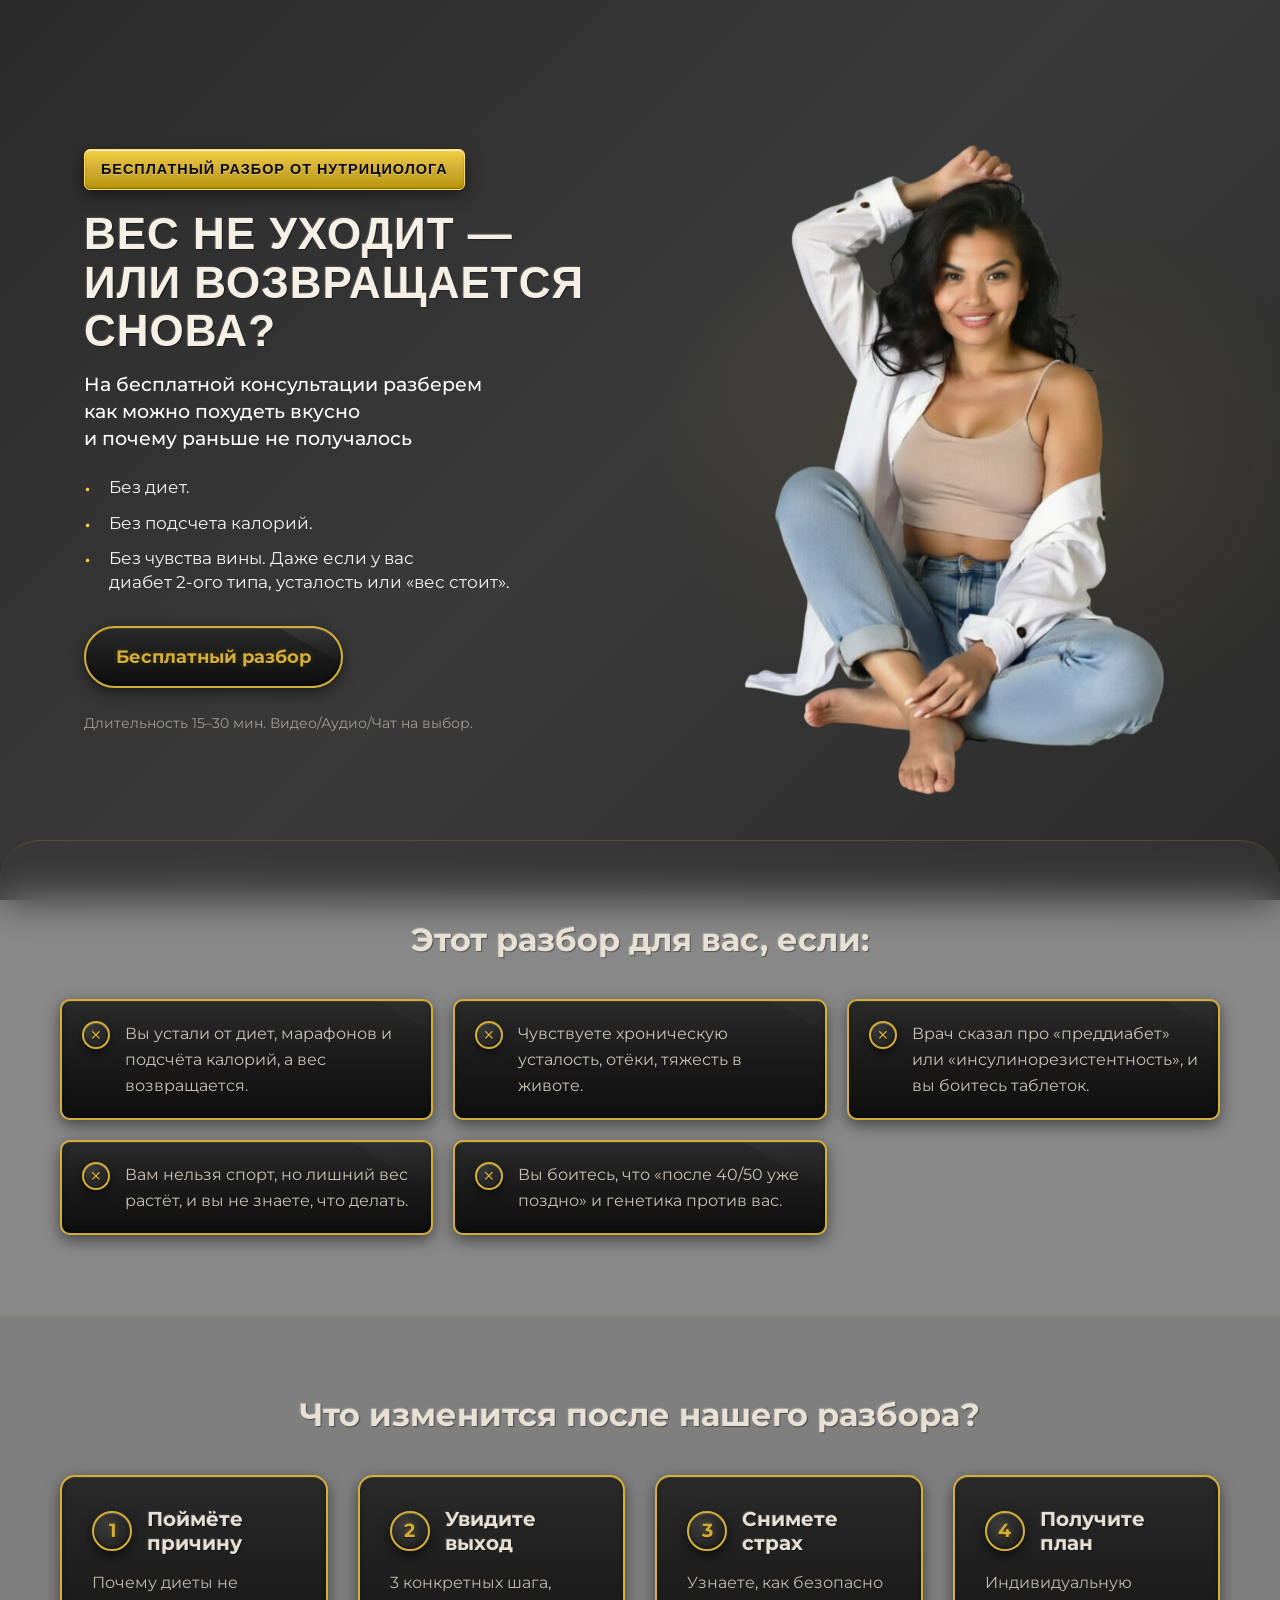
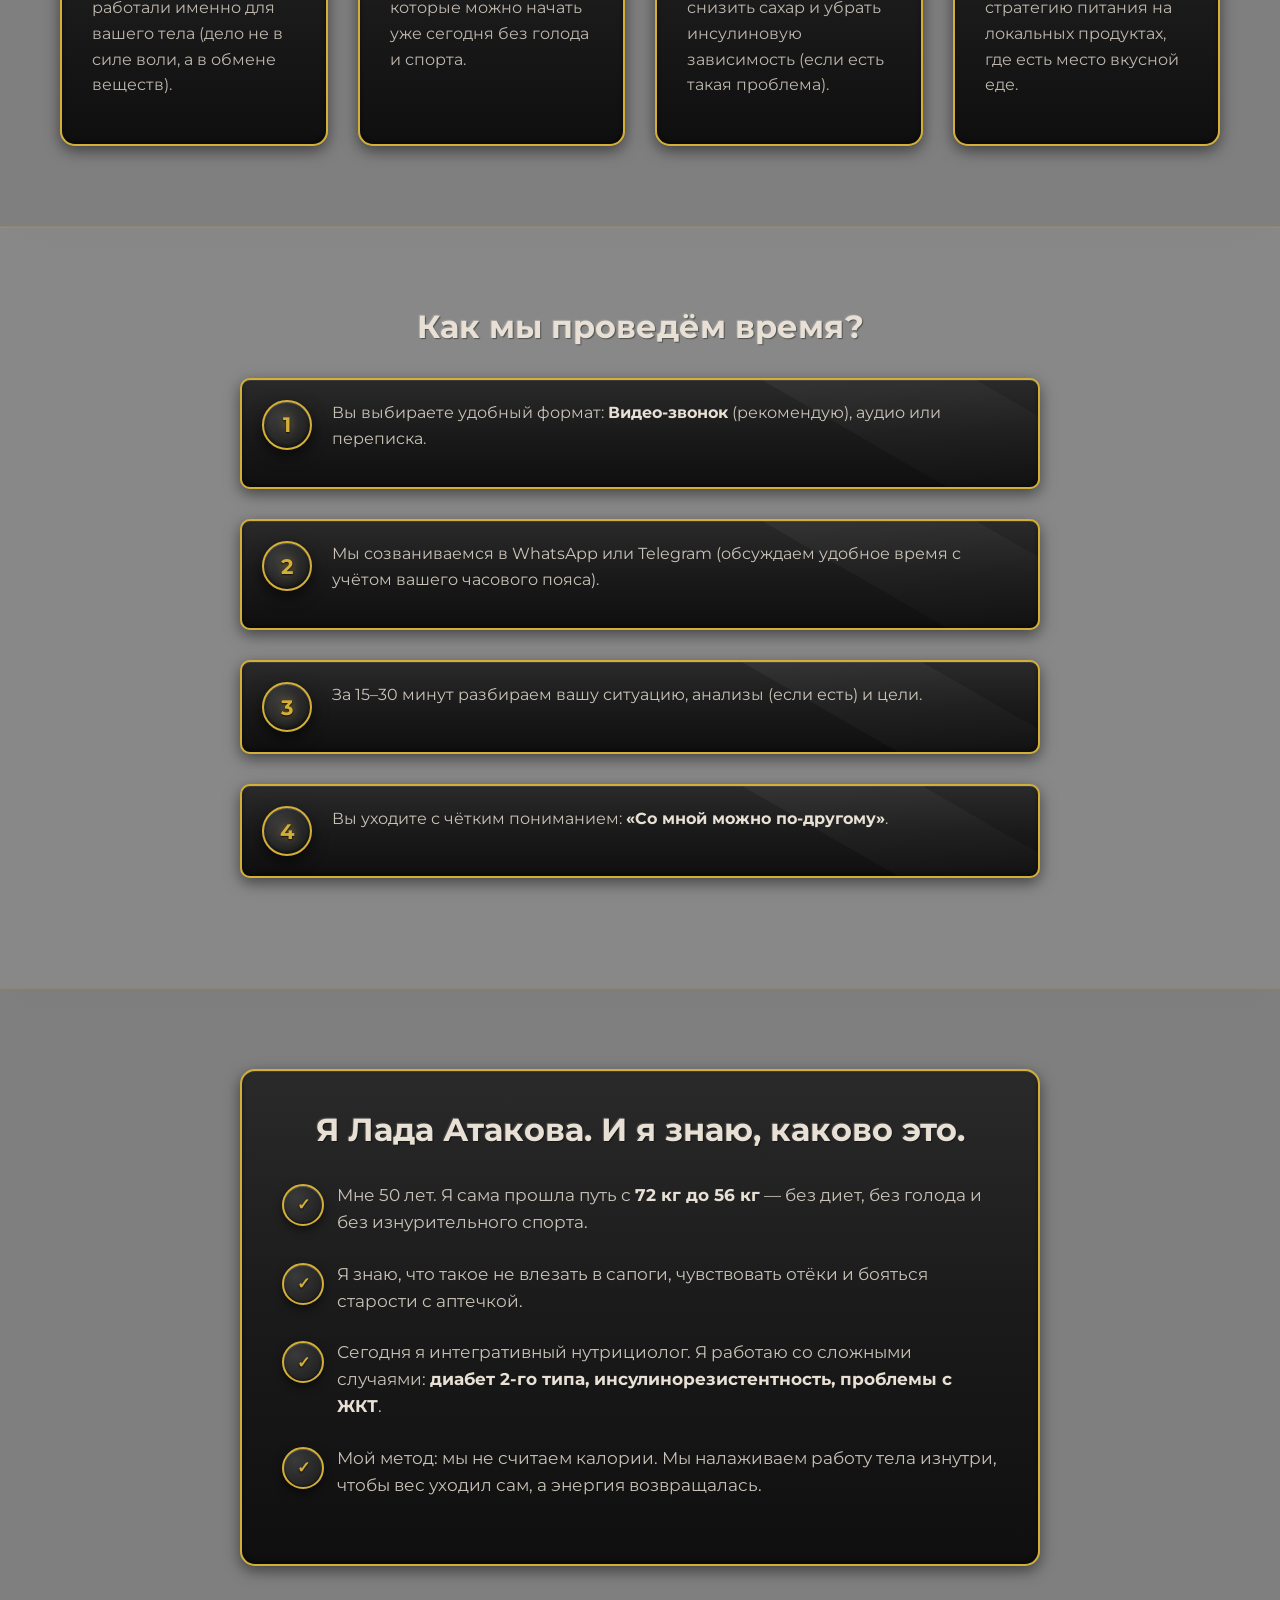
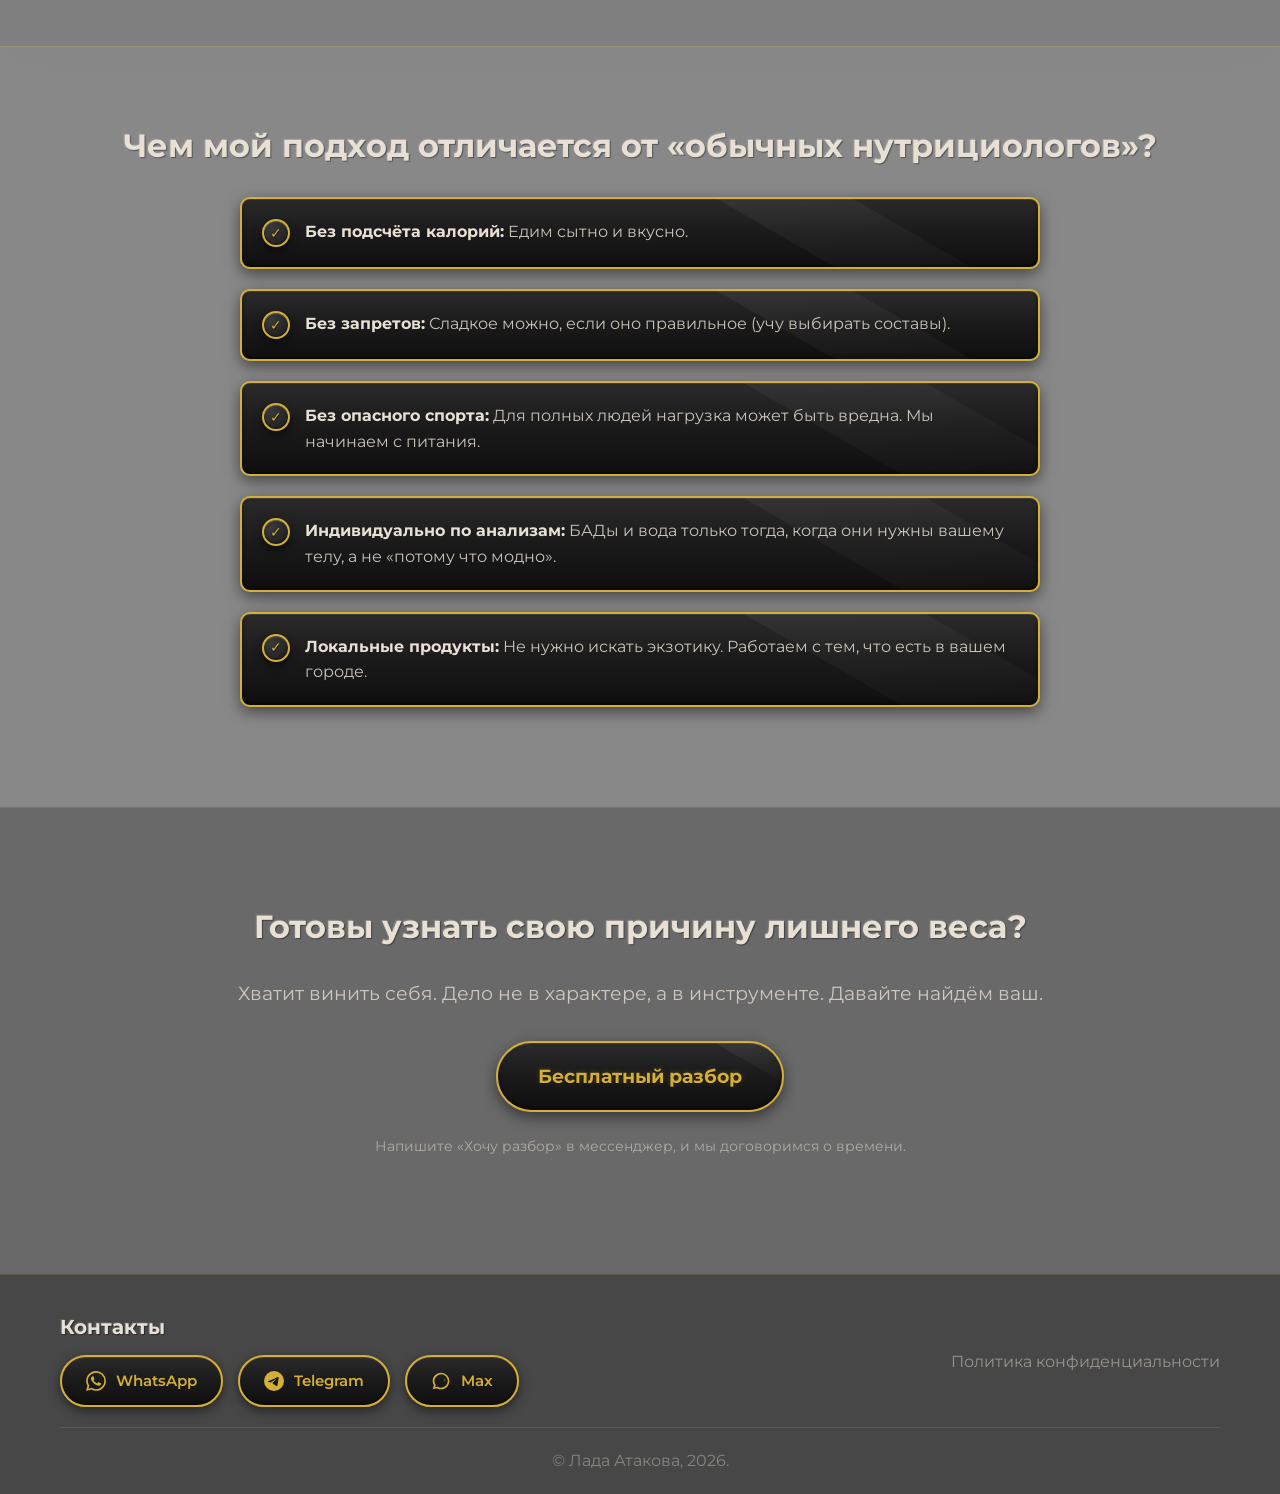
==== commit aeb32deb: "весь сайт стекло" ====
--- a/index.html
+++ b/index.html
@@ -69,23 +69,31 @@
             <h2>Что изменится после нашего разбора?</h2>
             <div class="results-grid">
                 <div class="result-card">
-                    <div class="result-number">1</div>
-                    <h3>Поймёте причину</h3>
+                    <div class="result-header">
+                        <div class="result-number">1</div>
+                        <h3>Поймёте причину</h3>
+                    </div>
                     <p>Почему диеты не работали именно для вашего тела (дело не в силе воли, а в обмене веществ).</p>
                 </div>
                 <div class="result-card">
-                    <div class="result-number">2</div>
-                    <h3>Увидите выход</h3>
+                    <div class="result-header">
+                        <div class="result-number">2</div>
+                        <h3>Увидите выход</h3>
+                    </div>
                     <p>3 конкретных шага, которые можно начать уже сегодня без голода и спорта.</p>
                 </div>
                 <div class="result-card">
-                    <div class="result-number">3</div>
-                    <h3>Снимете страх</h3>
+                    <div class="result-header">
+                        <div class="result-number">3</div>
+                        <h3>Снимете страх</h3>
+                    </div>
                     <p>Узнаете, как безопасно снизить сахар и убрать инсулиновую зависимость (если есть такая проблема).</p>
                 </div>
                 <div class="result-card">
-                    <div class="result-number">4</div>
-                    <h3>Получите план</h3>
+                    <div class="result-header">
+                        <div class="result-number">4</div>
+                        <h3>Получите план</h3>
+                    </div>
                     <p>Индивидуальную стратегию питания на локальных продуктах, где есть место вкусной еде.</p>
                 </div>
             </div>
--- a/styles.css
+++ b/styles.css
@@ -13,7 +13,35 @@
     font-family: 'Montserrat', sans-serif;
     line-height: 1.6;
     color: #333;
-    background-color: #fff;
+    background: linear-gradient(135deg, #1a1a1a 0%, #2a2a2a 25%, #3a3a3a 50%, #2a2a2a 75%, #1a1a1a 100%);
+    background-attachment: fixed;
+    position: relative;
+}
+
+/* Декоративные элементы на фоне */
+body::before,
+body::after {
+    content: '';
+    position: fixed;
+    border-radius: 50%;
+    z-index: 0;
+    pointer-events: none;
+}
+
+body::before {
+    width: 600px;
+    height: 600px;
+    background: radial-gradient(circle, rgba(212, 175, 55, 0.08) 0%, transparent 70%);
+    top: 10%;
+    left: -10%;
+}
+
+body::after {
+    width: 500px;
+    height: 500px;
+    background: radial-gradient(circle, rgba(244, 208, 63, 0.06) 0%, transparent 70%);
+    bottom: 20%;
+    right: -5%;
 }
 
 .container {
@@ -245,11 +273,14 @@
 /* Второй блок перекрывает низ hero */
 .for-whom {
     padding: 80px 0;
-    background: #3a3a3a;
+    background: rgba(58, 58, 58, 0.6);
+    backdrop-filter: blur(20px);
+    -webkit-backdrop-filter: blur(20px);
     position: relative;
     z-index: 3;
     margin-top: -60px;
     border-radius: 40px 40px 0 0;
+    border-top: 1px solid rgba(212, 175, 55, 0.2);
 }
 
 .for-whom h2 {
@@ -264,19 +295,48 @@
 }
 
 .for-whom-item {
+    position: relative;
     display: flex;
     align-items: flex-start;
     gap: 15px;
     padding: 20px;
-    background: rgba(255, 255, 255, 0.05);
-    border: 1px solid rgba(232, 224, 212, 0.08);
+    background: linear-gradient(180deg, #2a2a2a 0%, #1a1a1a 50%, #0f0f0f 100%);
+    border: 2px solid #d4af37;
     border-radius: 10px;
+    overflow: hidden;
     transition: all 0.3s ease;
+    box-shadow:
+        0 5px 15px rgba(0, 0, 0, 0.5),
+        inset 0 1px 0 rgba(255, 255, 255, 0.1),
+        inset 0 -2px 4px rgba(0, 0, 0, 0.5);
+}
+
+/* Glass shine effect для for-whom-item */
+.for-whom-item::after {
+    content: '';
+    position: absolute;
+    top: 0;
+    left: 0;
+    right: 0;
+    bottom: 0;
+    background: linear-gradient(135deg, rgba(255,255,255,0) 0%, rgba(255,255,255,0.05) 40%, rgba(255,255,255,0.15) 50%, rgba(255,255,255,0.05) 60%, rgba(255,255,255,0) 100%);
+    transform: rotate(30deg) translateY(-150%);
+    transition: transform 0.6s ease;
+    pointer-events: none;
 }
 
 .for-whom-item:hover {
-    background: rgba(255, 255, 255, 0.08);
+    background: linear-gradient(180deg, #333 0%, #222 50%, #111 100%);
     transform: translateY(-5px);
+    box-shadow:
+        0 8px 25px rgba(0, 0, 0, 0.6),
+        inset 0 1px 0 rgba(255, 255, 255, 0.2),
+        inset 0 -2px 4px rgba(0, 0, 0, 0.5);
+    border-color: #f4d03f;
+}
+
+.for-whom-item:hover::after {
+    transform: rotate(30deg) translateY(150%);
 }
 
 .for-whom-item .icon {
@@ -291,7 +351,7 @@
     align-items: center;
     justify-content: center;
     font-size: 0.9rem;
-    box-shadow: 
+    box-shadow:
         0 4px 8px rgba(0, 0, 0, 0.5),
         inset 0 1px 1px rgba(255, 255, 255, 0.2),
         inset 0 -1px 2px rgba(0, 0, 0, 0.5);
@@ -306,7 +366,11 @@
 /* ===== RESULTS SECTION ===== */
 .results {
     padding: 80px 0;
-    background: #2a2a2a;
+    background: rgba(42, 42, 42, 0.6);
+    backdrop-filter: blur(20px);
+    -webkit-backdrop-filter: blur(20px);
+    border-top: 1px solid rgba(212, 175, 55, 0.15);
+    border-bottom: 1px solid rgba(212, 175, 55, 0.15);
 }
 
 .results h2 {
@@ -321,23 +385,47 @@
 }
 
 .result-card {
-    background: rgba(255, 255, 255, 0.05);
-    border: 1px solid rgba(232, 224, 212, 0.08);
+    position: relative;
+    background: linear-gradient(180deg, #2a2a2a 0%, #1a1a1a 50%, #0f0f0f 100%);
+    border: 2px solid #d4af37;
     padding: 30px;
     border-radius: 15px;
     transition: all 0.3s ease;
-    position: relative;
+    overflow: hidden;
+    box-shadow:
+        0 5px 15px rgba(0, 0, 0, 0.5),
+        inset 0 1px 0 rgba(255, 255, 255, 0.1),
+        inset 0 -2px 4px rgba(0, 0, 0, 0.5);
+}
+
+/* Glass shine effect для result-card */
+.result-card::after {
+    content: '';
+    position: absolute;
+    top: 0;
+    left: 0;
+    right: 0;
+    bottom: 0;
+    background: linear-gradient(135deg, rgba(255,255,255,0) 0%, rgba(255,255,255,0.05) 40%, rgba(255,255,255,0.15) 50%, rgba(255,255,255,0.05) 60%, rgba(255,255,255,0) 100%);
+    transform: rotate(30deg) translateY(-150%);
+    transition: transform 0.6s ease;
+    pointer-events: none;
 }
 
 .result-card:hover {
     transform: translateY(-10px);
-    background: rgba(255, 255, 255, 0.08);
+    box-shadow:
+        0 8px 25px rgba(0, 0, 0, 0.6),
+        inset 0 1px 0 rgba(255, 255, 255, 0.2),
+        inset 0 -2px 4px rgba(0, 0, 0, 0.5);
+    border-color: #f4d03f;
+}
+
+.result-card:hover::after {
+    transform: rotate(30deg) translateY(150%);
 }
 
 .result-number {
-    position: absolute;
-    top: -15px;
-    left: 20px;
     width: 40px;
     height: 40px;
     background: radial-gradient(circle at 30% 30%, #3a3a3a, #1a1a1a);
@@ -349,16 +437,23 @@
     font-weight: 700;
     font-size: 1.2rem;
     border: 2px solid #d4af37;
-    box-shadow: 
+    box-shadow:
         0 5px 12px rgba(0, 0, 0, 0.6),
         inset 0 1px 1px rgba(255, 255, 255, 0.2),
         inset 0 -1px 3px rgba(0, 0, 0, 0.6);
     text-shadow: 0 1px 2px rgba(0, 0, 0, 0.8), 0 0 5px rgba(212, 175, 55, 0.4);
+    flex-shrink: 0;
+}
+
+.result-header {
+    display: flex;
+    align-items: center;
+    gap: 15px;
+    margin-bottom: 15px;
 }
 
 .result-card h3 {
-    margin-top: 15px;
-    margin-bottom: 1rem;
+    margin: 0;
     color: #e8e0d4;
 }
 
@@ -369,7 +464,10 @@
 /* ===== PROCESS SECTION ===== */
 .process {
     padding: 80px 0;
-    background: #3a3a3a;
+    background: rgba(58, 58, 58, 0.6);
+    backdrop-filter: blur(20px);
+    -webkit-backdrop-filter: blur(20px);
+    border-top: 1px solid rgba(212, 175, 55, 0.15);
 }
 
 .process h2 {
@@ -382,14 +480,48 @@
 }
 
 .process-step {
+    position: relative;
     display: flex;
     align-items: flex-start;
     gap: 20px;
     margin-bottom: 30px;
     padding: 20px;
-    background: rgba(255, 255, 255, 0.05);
-    border: 1px solid rgba(232, 224, 212, 0.08);
+    background: linear-gradient(180deg, #2a2a2a 0%, #1a1a1a 50%, #0f0f0f 100%);
+    border: 2px solid #d4af37;
     border-radius: 10px;
+    overflow: hidden;
+    box-shadow:
+        0 5px 15px rgba(0, 0, 0, 0.5),
+        inset 0 1px 0 rgba(255, 255, 255, 0.1),
+        inset 0 -2px 4px rgba(0, 0, 0, 0.5);
+    transition: all 0.3s ease;
+}
+
+/* Glass shine effect для process-step */
+.process-step::after {
+    content: '';
+    position: absolute;
+    top: 0;
+    left: 0;
+    right: 0;
+    bottom: 0;
+    background: linear-gradient(135deg, rgba(255,255,255,0) 0%, rgba(255,255,255,0.05) 40%, rgba(255,255,255,0.15) 50%, rgba(255,255,255,0.05) 60%, rgba(255,255,255,0) 100%);
+    transform: rotate(30deg) translateY(-150%);
+    transition: transform 0.6s ease;
+    pointer-events: none;
+}
+
+.process-step:hover {
+    transform: translateY(-5px);
+    box-shadow:
+        0 8px 25px rgba(0, 0, 0, 0.6),
+        inset 0 1px 0 rgba(255, 255, 255, 0.2),
+        inset 0 -2px 4px rgba(0, 0, 0, 0.5);
+    border-color: #f4d03f;
+}
+
+.process-step:hover::after {
+    transform: rotate(30deg) translateY(150%);
 }
 
 .step-number {
@@ -405,7 +537,7 @@
     font-size: 1.3rem;
     flex-shrink: 0;
     border: 2px solid #d4af37;
-    box-shadow: 
+    box-shadow:
         0 6px 15px rgba(0, 0, 0, 0.6),
         inset 0 1px 1px rgba(255, 255, 255, 0.2),
         inset 0 -2px 4px rgba(0, 0, 0, 0.6);
@@ -423,11 +555,47 @@
 /* ===== ABOUT SECTION ===== */
 .about {
     padding: 80px 0;
-    background: #2a2a2a;
+    background: rgba(42, 42, 42, 0.6);
+    backdrop-filter: blur(20px);
+    -webkit-backdrop-filter: blur(20px);
+    border-top: 1px solid rgba(212, 175, 55, 0.15);
 }
 
 .about h2 {
     color: #e8e0d4;
+}
+
+.about-content {
+    position: relative;
+    max-width: 800px;
+    margin: 0 auto;
+    padding: 40px;
+    background: linear-gradient(180deg, #2a2a2a 0%, #1a1a1a 50%, #0f0f0f 100%);
+    border: 2px solid #d4af37;
+    border-radius: 15px;
+    overflow: hidden;
+    box-shadow:
+        0 5px 15px rgba(0, 0, 0, 0.5),
+        inset 0 1px 0 rgba(255, 255, 255, 0.1),
+        inset 0 -2px 4px rgba(0, 0, 0, 0.5);
+}
+
+/* Glass shine effect для about-content */
+.about-content::after {
+    content: '';
+    position: absolute;
+    top: 0;
+    left: 0;
+    right: 0;
+    bottom: 0;
+    background: linear-gradient(135deg, rgba(255,255,255,0) 0%, rgba(255,255,255,0.05) 40%, rgba(255,255,255,0.15) 50%, rgba(255,255,255,0.05) 60%, rgba(255,255,255,0) 100%);
+    transform: rotate(30deg) translateY(-150%);
+    transition: transform 0.6s ease;
+    pointer-events: none;
+}
+
+.about-content:hover::after {
+    transform: rotate(30deg) translateY(150%);
 }
 
 .about-text ul {
@@ -436,10 +604,12 @@
 }
 
 .about-text li {
-    margin-bottom: 1rem;
-    padding-left: 40px;
+    margin-bottom: 25px;
+    padding-left: 55px;
     position: relative;
     color: rgba(232, 224, 212, 0.85);
+    font-size: 1.05rem;
+    line-height: 1.6;
 }
 
 .about-text li::before {
@@ -447,8 +617,8 @@
     position: absolute;
     left: 0;
     top: 2px;
-    width: 28px;
-    height: 28px;
+    width: 38px;
+    height: 38px;
     background: radial-gradient(circle at 30% 30%, #3a3a3a, #1a1a1a);
     color: #d4af37;
     border: 2px solid #d4af37;
@@ -456,9 +626,9 @@
     display: flex;
     align-items: center;
     justify-content: center;
-    font-size: 0.85rem;
+    font-size: 1rem;
     font-weight: 700;
-    box-shadow: 
+    box-shadow:
         0 4px 8px rgba(0, 0, 0, 0.5),
         inset 0 1px 1px rgba(255, 255, 255, 0.2),
         inset 0 -1px 2px rgba(0, 0, 0, 0.5);
@@ -472,7 +642,10 @@
 /* ===== APPROACH SECTION ===== */
 .approach {
     padding: 80px 0;
-    background: #3a3a3a;
+    background: rgba(58, 58, 58, 0.6);
+    backdrop-filter: blur(20px);
+    -webkit-backdrop-filter: blur(20px);
+    border-top: 1px solid rgba(212, 175, 55, 0.15);
 }
 
 .approach h2 {
@@ -485,14 +658,48 @@
 }
 
 .approach-item {
+    position: relative;
     display: flex;
     align-items: flex-start;
     gap: 15px;
     margin-bottom: 20px;
     padding: 20px;
-    background: rgba(255, 255, 255, 0.05);
-    border: 1px solid rgba(232, 224, 212, 0.08);
+    background: linear-gradient(180deg, #2a2a2a 0%, #1a1a1a 50%, #0f0f0f 100%);
+    border: 2px solid #d4af37;
     border-radius: 10px;
+    overflow: hidden;
+    box-shadow:
+        0 5px 15px rgba(0, 0, 0, 0.5),
+        inset 0 1px 0 rgba(255, 255, 255, 0.1),
+        inset 0 -2px 4px rgba(0, 0, 0, 0.5);
+    transition: all 0.3s ease;
+}
+
+/* Glass shine effect для approach-item */
+.approach-item::after {
+    content: '';
+    position: absolute;
+    top: 0;
+    left: 0;
+    right: 0;
+    bottom: 0;
+    background: linear-gradient(135deg, rgba(255,255,255,0) 0%, rgba(255,255,255,0.05) 40%, rgba(255,255,255,0.15) 50%, rgba(255,255,255,0.05) 60%, rgba(255,255,255,0) 100%);
+    transform: rotate(30deg) translateY(-150%);
+    transition: transform 0.6s ease;
+    pointer-events: none;
+}
+
+.approach-item:hover {
+    transform: translateY(-5px);
+    box-shadow:
+        0 8px 25px rgba(0, 0, 0, 0.6),
+        inset 0 1px 0 rgba(255, 255, 255, 0.2),
+        inset 0 -2px 4px rgba(0, 0, 0, 0.5);
+    border-color: #f4d03f;
+}
+
+.approach-item:hover::after {
+    transform: rotate(30deg) translateY(150%);
 }
 
 .approach-item .check {
@@ -507,7 +714,7 @@
     align-items: center;
     justify-content: center;
     font-size: 0.9rem;
-    box-shadow: 
+    box-shadow:
         0 4px 8px rgba(0, 0, 0, 0.5),
         inset 0 1px 1px rgba(255, 255, 255, 0.2),
         inset 0 -1px 2px rgba(0, 0, 0, 0.5);
@@ -525,9 +732,12 @@
 /* ===== FINAL CTA SECTION ===== */
 .final-cta {
     padding: 100px 0;
-    background: linear-gradient(135deg, #2a2a2a 0%, #3a3a3a 100%);
+    background: rgba(42, 42, 42, 0.7);
+    backdrop-filter: blur(20px);
+    -webkit-backdrop-filter: blur(20px);
     color: #e8e0d4;
     text-align: center;
+    border-top: 1px solid rgba(212, 175, 55, 0.15);
 }
 
 .final-cta h2 {
@@ -565,9 +775,12 @@
 
 /* ===== FOOTER ===== */
 .footer {
-    background: #1a1a1a;
+    background: rgba(26, 26, 26, 0.8);
+    backdrop-filter: blur(20px);
+    -webkit-backdrop-filter: blur(20px);
     color: rgba(232, 224, 212, 0.7);
     padding: 40px 0 20px;
+    border-top: 1px solid rgba(212, 175, 55, 0.15);
 }
 
 .footer h3 {
@@ -1064,4 +1277,38 @@
     .final-cta {
         padding: 60px 0;
     }
-}
+
+    /* Адаптация премиальных блоков для мобильных */
+    .result-card,
+    .process-step,
+    .approach-item,
+    .for-whom-item,
+    .about-content {
+        padding: 20px;
+        margin-bottom: 20px;
+    }
+
+    .result-card:hover,
+    .process-step:hover,
+    .approach-item:hover,
+    .for-whom-item:hover {
+        transform: none; /* Отключаем hover-эффект на тач-устройствах */
+    }
+
+    .result-header {
+        flex-direction: column;
+        align-items: center;
+        text-align: center;
+    }
+
+    .result-number {
+        margin-bottom: 0;
+    }
+
+    .process-step,
+    .approach-item {
+        flex-direction: column;
+        align-items: center;
+        text-align: center;
+    }
+}
